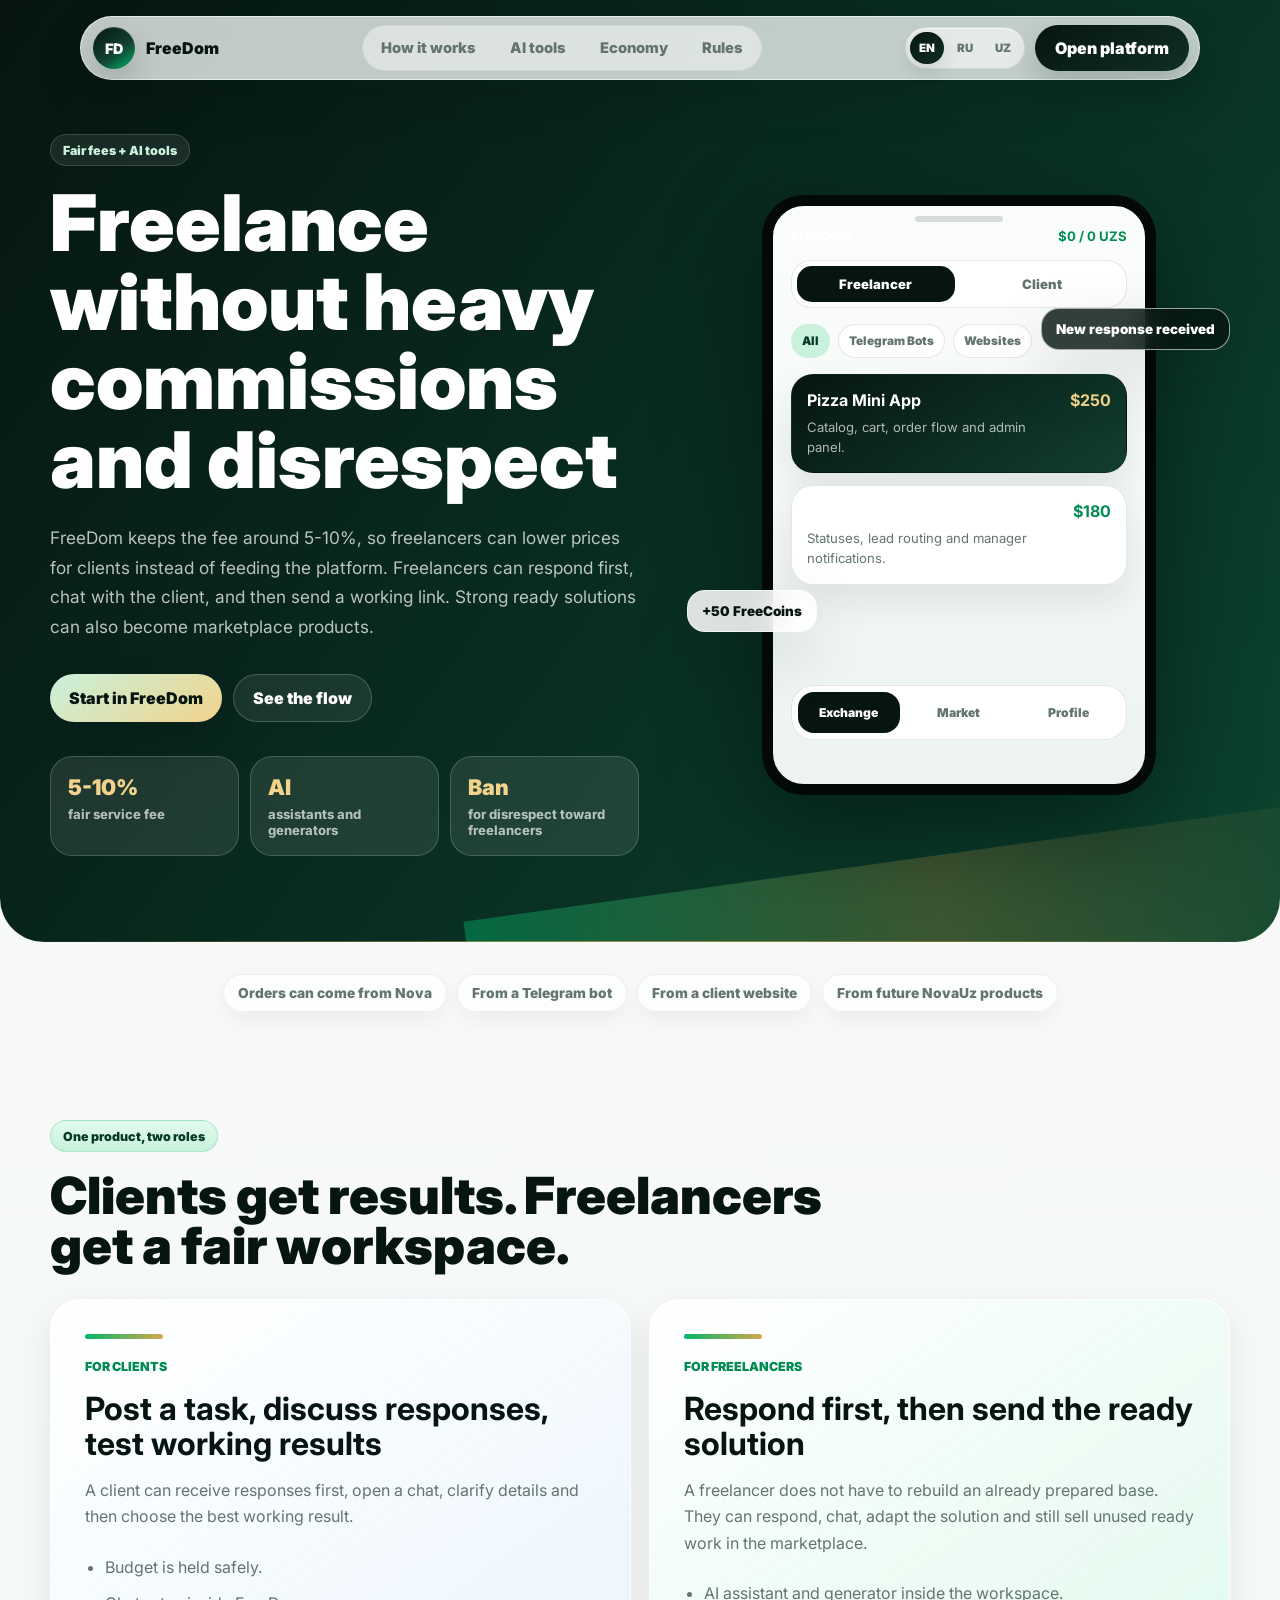
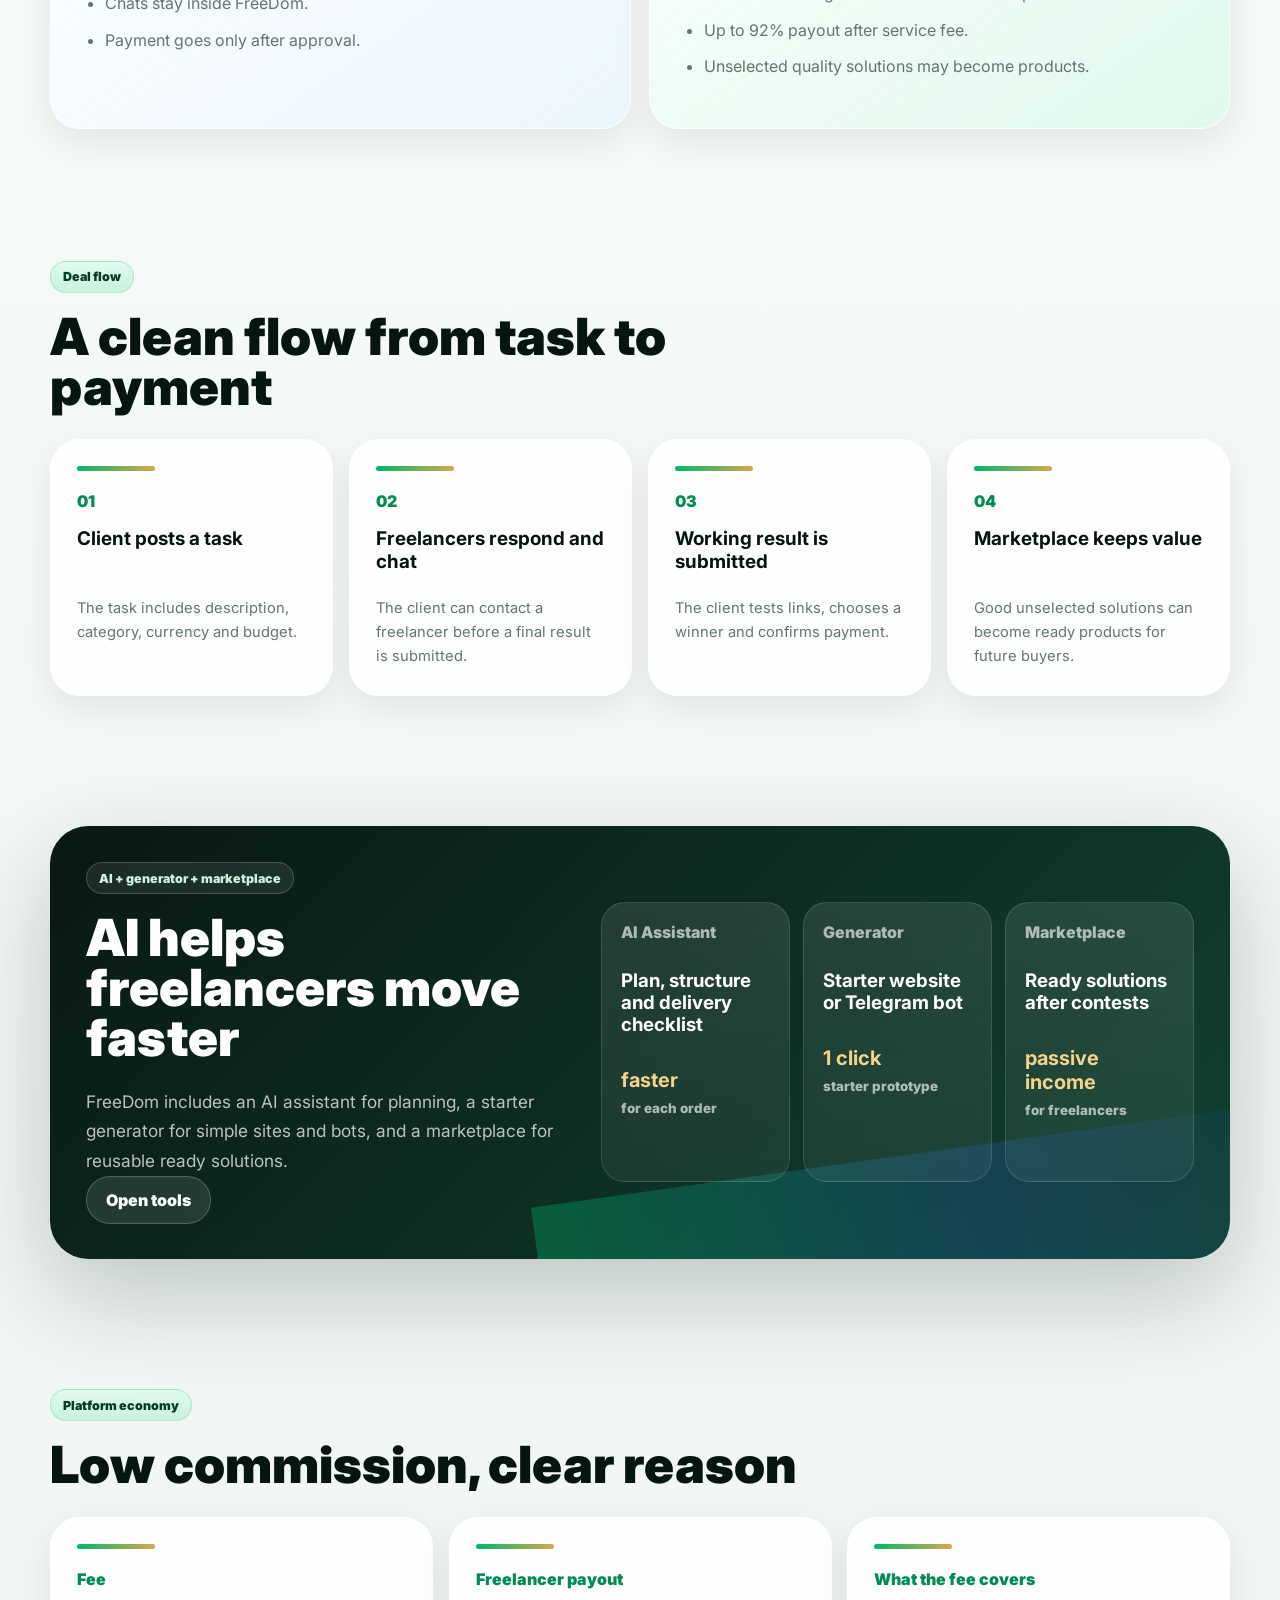
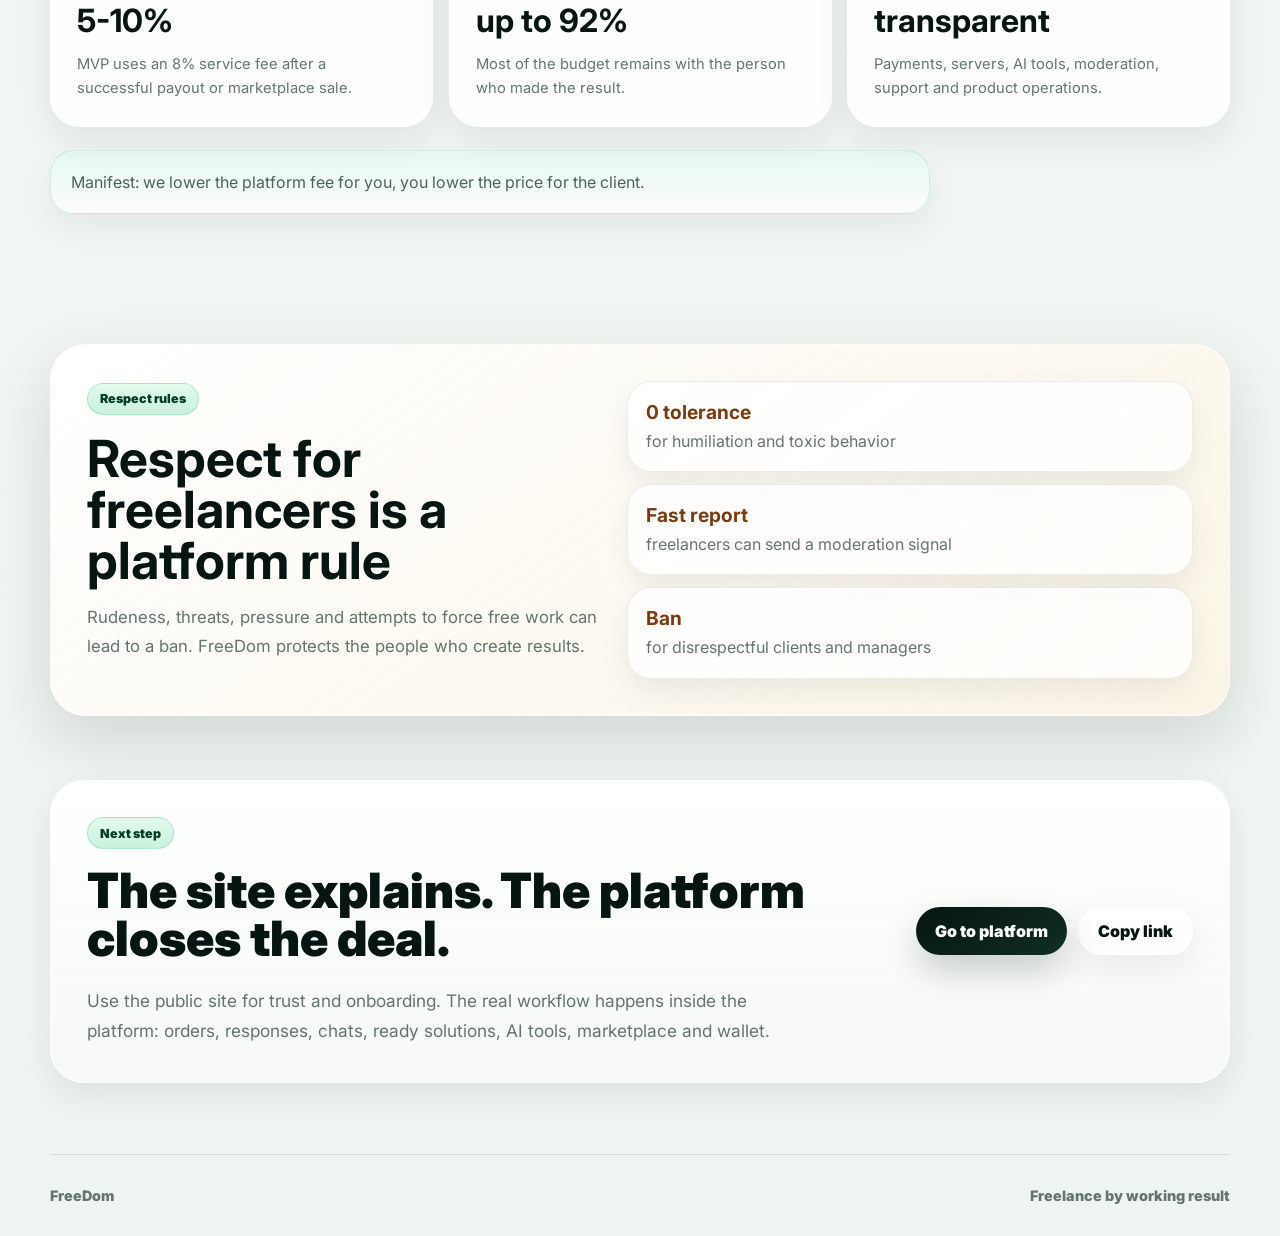
==== index.html @ d27858a6 "Deploy FreeDom static site" ====
<!DOCTYPE html>
<html lang="en">
<head>
  <meta charset="UTF-8">
  <meta name="viewport" content="width=device-width, initial-scale=1.0">
  <title>FreeDom - freelance platform with fair fees</title>
  <meta name="description" content="FreeDom is an EN/RU/UZ freelance platform with fair 5-10% fees, AI tools, safe deals, chats and a marketplace for ready solutions.">
  <meta name="theme-color" content="#071c16">
  <link rel="preconnect" href="https://fonts.googleapis.com">
  <link rel="preconnect" href="https://fonts.gstatic.com" crossorigin>
  <link href="https://fonts.googleapis.com/css2?family=Inter:wght@400;500;600;700;800;900&display=swap" rel="stylesheet">
  <link rel="stylesheet" href="css/site.css">
</head>
<body>
  <header class="site-header" id="top">
    <a class="brand" href="#top" aria-label="FreeDom">
      <span class="brand-mark">FD</span>
      <span>FreeDom</span>
    </a>
    <nav class="nav">
      <a href="#how" data-i18n="nav_how">How it works</a>
      <a href="#tools" data-i18n="nav_tools">AI tools</a>
      <a href="#economy" data-i18n="nav_economy">Economy</a>
      <a href="#rules" data-i18n="nav_rules">Rules</a>
    </nav>
    <div class="site-actions">
      <div class="lang-switch" aria-label="Language">
        <button type="button" data-lang="en">EN</button>
        <button type="button" data-lang="ru">RU</button>
        <button type="button" data-lang="uz">UZ</button>
      </div>
      <a class="header-cta" href="app.html" data-i18n="open_platform">Open platform</a>
    </div>
  </header>

  <main>
    <section class="hero">
      <div class="hero-copy">
        <div class="eyebrow" data-i18n="hero_badge">Fair fees + AI tools</div>
        <h1 data-i18n="hero_title">Freelance without heavy commissions and disrespect</h1>
        <p data-i18n="hero_text">
          FreeDom keeps the fee around 5-10%, so freelancers can lower prices for clients instead of feeding the platform. Freelancers can respond first, chat with the client, and then send a working link. Strong ready solutions can also become marketplace products.
        </p>
        <div class="hero-actions">
          <a class="primary-link" href="app.html" data-i18n="start_work">Start in FreeDom</a>
          <a class="secondary-link" href="#how" data-i18n="see_flow">See the flow</a>
        </div>
        <div class="trust-row" aria-label="Key platform metrics">
          <div><strong>5-10%</strong><span data-i18n="stat_fee">fair service fee</span></div>
          <div><strong>AI</strong><span data-i18n="stat_ai">assistants and generators</span></div>
          <div><strong data-i18n="stat_ban_title">Ban</strong><span data-i18n="stat_ban">for disrespect toward freelancers</span></div>
        </div>
      </div>

      <div class="product-visual" aria-label="FreeDom interface preview">
        <div class="phone-shell">
          <div class="phone-top">
            <span>FreeDom</span>
            <strong>$0 / 0 UZS</strong>
          </div>
          <div class="role-switch">
            <span class="active" data-i18n="freelancer">Freelancer</span>
            <span data-i18n="client">Client</span>
          </div>
          <div class="mini-tabs">
            <span class="active" data-i18n="all">All</span>
            <span>Telegram Bots</span>
            <span data-i18n="websites">Websites</span>
          </div>
          <article class="mini-card live-card">
            <div>
              <h3 data-i18n="preview_order_one">Pizza Mini App</h3>
              <p data-i18n="preview_order_one_text">Catalog, cart, order flow and admin panel.</p>
            </div>
            <strong>$250</strong>
          </article>
          <article class="mini-card">
            <div>
              <h3 data-i18n="preview_order_two">Lead automation</h3>
              <p data-i18n="preview_order_two_text">Statuses, lead routing and manager notifications.</p>
            </div>
            <strong>$180</strong>
          </article>
          <div class="bottom-nav-preview">
            <span data-i18n="exchange">Exchange</span>
            <span data-i18n="market">Market</span>
            <span data-i18n="profile">Profile</span>
          </div>
        </div>
        <div class="floating-note note-one" data-i18n="note_response">New response received</div>
        <div class="floating-note note-two">+50 FreeCoins</div>
      </div>
    </section>

    <section class="partners-strip">
      <span data-i18n="source_nova">Orders can come from Nova</span>
      <span data-i18n="source_bot">From a Telegram bot</span>
      <span data-i18n="source_site">From a client website</span>
      <span data-i18n="source_future">From future NovaUz products</span>
    </section>

    <section class="split-section" id="how">
      <div class="section-heading">
        <span class="eyebrow" data-i18n="one_product">One product, two roles</span>
        <h2 data-i18n="how_title">Clients get results. Freelancers get a fair workspace.</h2>
      </div>
      <div class="split-grid">
        <article class="role-card client">
          <span class="card-kicker" data-i18n="for_client">For clients</span>
          <h3 data-i18n="client_card_title">Post a task, discuss responses, test working results</h3>
          <p data-i18n="client_card_text">A client can receive responses first, open a chat, clarify details and then choose the best working result.</p>
          <ul>
            <li data-i18n="client_li_1">Budget is held safely.</li>
            <li data-i18n="client_li_2">Chats stay inside FreeDom.</li>
            <li data-i18n="client_li_3">Payment goes only after approval.</li>
          </ul>
        </article>
        <article class="role-card freelancer">
          <span class="card-kicker" data-i18n="for_freelancer">For freelancers</span>
          <h3 data-i18n="freelancer_card_title">Respond first, then send the ready solution</h3>
          <p data-i18n="freelancer_card_text">A freelancer does not have to rebuild an already prepared base. They can respond, chat, adapt the solution and still sell unused ready work in the marketplace.</p>
          <ul>
            <li data-i18n="freelancer_li_1">AI assistant and generator inside the workspace.</li>
            <li data-i18n="freelancer_li_2">Up to 92% payout after service fee.</li>
            <li data-i18n="freelancer_li_3">Unselected quality solutions may become products.</li>
          </ul>
        </article>
      </div>
    </section>

    <section class="flow-section">
      <div class="section-heading">
        <span class="eyebrow" data-i18n="deal_flow">Deal flow</span>
        <h2 data-i18n="flow_title">A clean flow from task to payment</h2>
      </div>
      <div class="flow-grid">
        <article><span>01</span><h3 data-i18n="flow_1_title">Client posts a task</h3><p data-i18n="flow_1_text">The task includes description, category, currency and budget.</p></article>
        <article><span>02</span><h3 data-i18n="flow_2_title">Freelancers respond and chat</h3><p data-i18n="flow_2_text">The client can contact a freelancer before a final result is submitted.</p></article>
        <article><span>03</span><h3 data-i18n="flow_3_title">Working result is submitted</h3><p data-i18n="flow_3_text">The client tests links, chooses a winner and confirms payment.</p></article>
        <article><span>04</span><h3 data-i18n="flow_4_title">Marketplace keeps value</h3><p data-i18n="flow_4_text">Good unselected solutions can become ready products for future buyers.</p></article>
      </div>
    </section>

    <section class="marketplace-section" id="tools">
      <div class="market-copy">
        <span class="eyebrow" data-i18n="tools_badge">AI + generator + marketplace</span>
        <h2 data-i18n="tools_title">AI helps freelancers move faster</h2>
        <p data-i18n="tools_text">FreeDom includes an AI assistant for planning, a starter generator for simple sites and bots, and a marketplace for reusable ready solutions.</p>
        <a class="secondary-link dark" href="app.html" data-i18n="open_tools">Open tools</a>
      </div>
      <div class="market-preview">
        <article><span>AI Assistant</span><h3 data-i18n="tool_ai">Plan, structure and delivery checklist</h3><strong data-i18n="faster">faster</strong><small data-i18n="for_each_order">for each order</small></article>
        <article><span>Generator</span><h3 data-i18n="tool_generator">Starter website or Telegram bot</h3><strong data-i18n="one_click">1 click</strong><small data-i18n="starter_proto">starter prototype</small></article>
        <article><span>Marketplace</span><h3 data-i18n="tool_market">Ready solutions after contests</h3><strong data-i18n="passive_income">passive income</strong><small data-i18n="for_freelancers_small">for freelancers</small></article>
      </div>
    </section>

    <section class="economy-section" id="economy">
      <div class="section-heading">
        <span class="eyebrow" data-i18n="economy_badge">Platform economy</span>
        <h2 data-i18n="economy_title">Low commission, clear reason</h2>
      </div>
      <div class="economy-grid">
        <article><span data-i18n="fee">Fee</span><strong>5-10%</strong><p data-i18n="fee_text">MVP uses an 8% service fee after a successful payout or marketplace sale.</p></article>
        <article><span data-i18n="freelancer_payout">Freelancer payout</span><strong data-i18n="up_to_92">up to 92%</strong><p data-i18n="payout_text">Most of the budget remains with the person who made the result.</p></article>
        <article><span data-i18n="fee_covers">What the fee covers</span><strong data-i18n="transparent">transparent</strong><p data-i18n="covers_text">Payments, servers, AI tools, moderation, support and product operations.</p></article>
      </div>
      <p class="economy-note" data-i18n="manifest">Manifest: we lower the platform fee for you, you lower the price for the client.</p>
    </section>

    <section class="justice-section" id="rules">
      <div>
        <span class="eyebrow" data-i18n="rules_badge">Respect rules</span>
        <h2 data-i18n="rules_title">Respect for freelancers is a platform rule</h2>
        <p data-i18n="rules_text">Rudeness, threats, pressure and attempts to force free work can lead to a ban. FreeDom protects the people who create results.</p>
      </div>
      <div class="justice-grid">
        <article><strong data-i18n="zero_tolerance">0 tolerance</strong><span data-i18n="zero_text">for humiliation and toxic behavior</span></article>
        <article><strong data-i18n="fast_report">Fast report</strong><span data-i18n="report_text">freelancers can send a moderation signal</span></article>
        <article><strong data-i18n="ban">Ban</strong><span data-i18n="ban_text">for disrespectful clients and managers</span></article>
      </div>
    </section>

    <section class="launch-section" id="launch">
      <div>
        <span class="eyebrow" data-i18n="next_badge">Next step</span>
        <h2 data-i18n="launch_title">The site explains. The platform closes the deal.</h2>
        <p data-i18n="launch_text">Use the public site for trust and onboarding. The real workflow happens inside the platform: orders, responses, chats, ready solutions, AI tools, marketplace and wallet.</p>
      </div>
      <div class="launch-actions">
        <a class="primary-link" href="app.html" data-i18n="go_platform">Go to platform</a>
        <button class="secondary-link" id="copyLinkBtn" type="button" data-i18n="copy_link">Copy link</button>
      </div>
    </section>
  </main>

  <footer class="site-footer">
    <span>FreeDom</span>
    <span data-i18n="footer_text">Freelance by working result</span>
  </footer>

  <script src="js/site.js"></script>
</body>
</html>
---- css/site.css ----
:root {
  --ink: #061511;
  --ink-2: #102e24;
  --bg: #eef4f1;
  --paper: #ffffff;
  --paper-soft: rgba(255, 255, 255, 0.86);
  --muted: #64756f;
  --line: rgba(6, 21, 17, 0.1);
  --green: #00b66a;
  --green-dark: #008c53;
  --blue: #246bff;
  --gold: #d5a84c;
  --radius-xl: 44px;
  --radius-lg: 30px;
  --radius-md: 22px;
  --shadow-sm: 0 12px 34px rgba(6, 21, 17, 0.08);
  --shadow-md: 0 24px 64px rgba(6, 21, 17, 0.13);
  --shadow-lg: 0 36px 100px rgba(6, 21, 17, 0.22);
}

* {
  box-sizing: border-box;
}

html {
  scroll-behavior: smooth;
}

body {
  margin: 0;
  color: var(--ink);
  background:
    radial-gradient(circle at 10% -8%, rgba(0, 182, 106, 0.14), transparent 32rem),
    radial-gradient(circle at 92% 2%, rgba(36, 107, 255, 0.11), transparent 34rem),
    linear-gradient(180deg, #f9fbfa 0%, var(--bg) 100%);
  font-family: Inter, system-ui, -apple-system, BlinkMacSystemFont, "Segoe UI", sans-serif;
  letter-spacing: 0;
}

a {
  color: inherit;
  text-decoration: none;
}

button {
  border: 0;
  font: inherit;
}

.site-header {
  position: sticky;
  top: 0;
  z-index: 20;
  display: flex;
  width: min(1180px, calc(100% - 28px));
  min-height: 74px;
  align-items: center;
  justify-content: space-between;
  gap: 18px;
  margin: 0 auto;
  padding: 13px 0;
  background: rgba(249, 251, 250, 0.82);
  backdrop-filter: blur(18px);
}

.brand {
  display: inline-flex;
  align-items: center;
  gap: 11px;
  font-weight: 950;
}

.brand-mark {
  display: grid;
  width: 44px;
  height: 44px;
  place-items: center;
  border-radius: 16px;
  color: #fff;
  background: linear-gradient(145deg, var(--ink), #124130 58%, var(--green));
  box-shadow: inset 0 1px 0 rgba(255, 255, 255, 0.18), 0 14px 30px rgba(6, 21, 17, 0.18);
  font-size: 0.9rem;
  font-weight: 950;
}

.nav {
  display: flex;
  align-items: center;
  gap: 24px;
  color: var(--muted);
  font-size: 0.92rem;
  font-weight: 850;
}

.nav a:hover {
  color: var(--ink);
}

.header-cta,
.primary-link,
.secondary-link {
  display: inline-flex;
  min-height: 48px;
  align-items: center;
  justify-content: center;
  border-radius: 999px;
  padding: 0 19px;
  font-weight: 950;
  white-space: nowrap;
}

.header-cta,
.primary-link {
  color: #fff;
  background: linear-gradient(145deg, var(--ink), var(--ink-2));
  box-shadow: 0 16px 34px rgba(6, 21, 17, 0.2);
}

.secondary-link {
  border: 1px solid rgba(255, 255, 255, 0.66);
  color: var(--ink);
  background: rgba(255, 255, 255, 0.78);
  box-shadow: var(--shadow-sm);
}

.secondary-link.dark {
  border-color: rgba(255, 255, 255, 0.2);
  color: #fff;
  background: rgba(255, 255, 255, 0.1);
  box-shadow: none;
}

.hero {
  position: relative;
  overflow: hidden;
  display: grid;
  min-height: calc(100vh - 74px);
  grid-template-columns: minmax(0, 1.04fr) minmax(360px, 0.96fr);
  gap: 48px;
  align-items: center;
  margin: 0;
  padding: 46px max(30px, calc((100vw - 1180px) / 2)) 78px;
  color: #fff;
  background:
    linear-gradient(126deg, rgba(6, 21, 17, 0.99), rgba(9, 46, 34, 0.97) 54%, rgba(11, 73, 50, 0.92)),
    var(--ink);
  border-radius: 0 0 var(--radius-xl) var(--radius-xl);
}

.hero::before {
  content: "";
  position: absolute;
  right: -12%;
  bottom: -32%;
  width: 74%;
  height: 390px;
  transform: rotate(-8deg);
  background: linear-gradient(90deg, rgba(0, 182, 106, 0.42), rgba(213, 168, 76, 0.25), transparent);
}

.hero::after {
  content: "";
  position: absolute;
  inset: auto 0 0;
  height: 1px;
  background: linear-gradient(90deg, transparent, rgba(213, 168, 76, 0.68), transparent);
}

.hero-copy,
.product-visual {
  position: relative;
  z-index: 1;
}

.eyebrow {
  display: inline-flex;
  width: fit-content;
  min-height: 32px;
  align-items: center;
  border: 1px solid rgba(0, 182, 106, 0.22);
  border-radius: 999px;
  padding: 0 12px;
  color: #063c28;
  background: linear-gradient(180deg, #e2faed, #c9f1dc);
  font-size: 0.78rem;
  font-weight: 950;
}

.hero .eyebrow {
  border-color: rgba(255, 255, 255, 0.15);
  color: #c9f1dc;
  background: rgba(255, 255, 255, 0.08);
}

.hero h1,
.section-heading h2,
.market-copy h2,
.launch-section h2 {
  margin: 18px 0 0;
  letter-spacing: 0;
  line-height: 0.98;
}

.hero h1 {
  max-width: 820px;
  font-size: clamp(3.3rem, 7vw, 6.7rem);
  font-weight: 950;
}

.hero p,
.market-copy p,
.launch-section p {
  max-width: 690px;
  margin: 24px 0 0;
  color: var(--muted);
  font-size: 1.08rem;
  line-height: 1.72;
}

.hero p {
  color: rgba(255, 255, 255, 0.72);
}

.hero-actions,
.launch-actions {
  display: flex;
  flex-wrap: wrap;
  gap: 11px;
  margin-top: 32px;
}

.hero .primary-link {
  color: var(--ink);
  background: linear-gradient(145deg, #c9f1dc, #f2d38c);
}

.hero .secondary-link {
  border-color: rgba(255, 255, 255, 0.2);
  color: #fff;
  background: rgba(255, 255, 255, 0.08);
  box-shadow: none;
}

.trust-row {
  display: grid;
  grid-template-columns: repeat(3, minmax(0, 1fr));
  gap: 11px;
  margin-top: 34px;
}

.trust-row div {
  padding: 17px;
  border: 1px solid rgba(255, 255, 255, 0.14);
  border-radius: 22px;
  background: rgba(255, 255, 255, 0.08);
  backdrop-filter: blur(16px);
}

.trust-row strong,
.trust-row span {
  display: block;
}

.trust-row strong {
  color: #f2d38c;
  font-size: 1.35rem;
  font-weight: 950;
}

.trust-row span {
  margin-top: 6px;
  color: rgba(255, 255, 255, 0.68);
  font-size: 0.82rem;
  font-weight: 750;
}

.product-visual {
  display: grid;
  min-height: 660px;
  place-items: center;
}

.phone-shell {
  position: relative;
  width: min(100%, 394px);
  min-height: 650px;
  border: 11px solid #020907;
  border-radius: 42px;
  padding: 22px 18px 18px;
  background: linear-gradient(180deg, #fbfdfc, #edf4f0);
  box-shadow: 0 36px 100px rgba(0, 0, 0, 0.42);
}

.phone-shell::before {
  content: "";
  position: absolute;
  top: 10px;
  left: 50%;
  width: 88px;
  height: 6px;
  transform: translateX(-50%);
  border-radius: 999px;
  background: rgba(6, 21, 17, 0.14);
}

.phone-top,
.role-switch,
.mini-tabs,
.bottom-nav-preview {
  display: flex;
  align-items: center;
  justify-content: space-between;
  gap: 8px;
}

.phone-top {
  margin-bottom: 16px;
  font-size: 0.82rem;
  font-weight: 950;
}

.phone-top strong {
  overflow: hidden;
  max-width: 52%;
  color: var(--green-dark);
  text-overflow: ellipsis;
  white-space: nowrap;
}

.role-switch {
  padding: 5px;
  border: 1px solid var(--line);
  border-radius: 20px;
  background: #fff;
}

.role-switch span {
  flex: 1;
  padding: 10px 8px;
  border-radius: 15px;
  color: var(--muted);
  font-size: 0.82rem;
  font-weight: 950;
  text-align: center;
}

.role-switch .active {
  color: #fff;
  background: var(--ink);
}

.mini-tabs {
  justify-content: flex-start;
  margin: 16px 0;
  overflow: hidden;
}

.mini-tabs span {
  flex: 0 0 auto;
  padding: 9px 10px;
  border: 1px solid var(--line);
  border-radius: 999px;
  color: var(--muted);
  background: #fff;
  font-size: 0.74rem;
  font-weight: 950;
}

.mini-tabs .active {
  border-color: transparent;
  color: #063c28;
  background: #c9f1dc;
}

.mini-card {
  display: grid;
  grid-template-columns: 1fr auto;
  gap: 12px;
  margin-top: 12px;
  padding: 15px;
  border: 1px solid rgba(6, 21, 17, 0.1);
  border-radius: 22px;
  background: #fff;
  box-shadow: 0 16px 36px rgba(6, 21, 17, 0.09);
}

.mini-card h3 {
  margin: 0;
  font-size: 1rem;
}

.mini-card p {
  margin: 8px 0 0;
  color: var(--muted);
  font-size: 0.82rem;
  line-height: 1.5;
}

.mini-card strong {
  color: var(--green-dark);
  white-space: nowrap;
}

.live-card {
  color: #fff;
  background: linear-gradient(145deg, var(--ink), #123f2f);
}

.live-card p {
  color: rgba(255, 255, 255, 0.68);
}

.live-card strong {
  color: #f2d38c;
}

.bottom-nav-preview {
  margin-top: 100px;
  padding: 6px;
  border: 1px solid var(--line);
  border-radius: 22px;
  background: #fff;
}

.bottom-nav-preview span {
  flex: 1;
  padding: 13px 6px;
  border-radius: 16px;
  color: var(--muted);
  font-size: 0.76rem;
  font-weight: 950;
  text-align: center;
}

.bottom-nav-preview span:first-child {
  color: #fff;
  background: var(--ink);
}

.floating-note {
  position: absolute;
  border: 1px solid rgba(255, 255, 255, 0.58);
  border-radius: 18px;
  padding: 12px 14px;
  color: #fff;
  background: rgba(7, 23, 19, 0.82);
  box-shadow: var(--shadow-md);
  font-size: 0.84rem;
  font-weight: 950;
  backdrop-filter: blur(14px);
}

.note-one {
  top: 118px;
  right: 0;
}

.note-two {
  bottom: 168px;
  left: 0;
  color: var(--ink);
  background: rgba(255, 255, 255, 0.86);
}

.partners-strip,
.split-section,
.flow-section,
.economy-section,
.marketplace-section,
.launch-section,
.site-footer {
  width: min(1180px, calc(100% - 28px));
  margin-right: auto;
  margin-left: auto;
}

.partners-strip {
  display: flex;
  flex-wrap: wrap;
  justify-content: center;
  gap: 10px;
  padding: 30px 0 58px;
}

.partners-strip span {
  padding: 10px 14px;
  border: 1px solid rgba(255, 255, 255, 0.76);
  border-radius: 999px;
  color: var(--muted);
  background: rgba(255, 255, 255, 0.72);
  box-shadow: 0 8px 22px rgba(6, 21, 17, 0.05);
  font-size: 0.86rem;
  font-weight: 850;
}

.section-heading {
  max-width: 780px;
  margin-bottom: 28px;
}

.section-heading h2,
.market-copy h2,
.launch-section h2 {
  font-size: clamp(2.25rem, 4vw, 4.25rem);
  font-weight: 950;
}

.split-section,
.flow-section,
.economy-section {
  padding: 74px 0;
}

.split-grid {
  display: grid;
  grid-template-columns: repeat(2, minmax(0, 1fr));
  gap: 18px;
}

.role-card,
.flow-grid article,
.economy-grid article,
.launch-section {
  border: 1px solid rgba(255, 255, 255, 0.76);
  border-radius: var(--radius-lg);
  background: rgba(255, 255, 255, 0.88);
  box-shadow: var(--shadow-sm);
}

.role-card {
  position: relative;
  overflow: hidden;
  min-height: 430px;
  padding: 34px;
}

.role-card.client {
  background: linear-gradient(145deg, rgba(255, 255, 255, 0.96), rgba(232, 245, 255, 0.76));
}

.role-card.freelancer {
  background: linear-gradient(145deg, rgba(255, 255, 255, 0.96), rgba(218, 249, 234, 0.78));
}

.role-card::before,
.flow-grid article::before,
.economy-grid article::before {
  content: "";
  display: block;
  width: 78px;
  height: 5px;
  margin-bottom: 20px;
  border-radius: 999px;
  background: linear-gradient(90deg, var(--green), var(--gold));
}

.card-kicker {
  display: block;
  color: var(--green-dark);
  font-size: 0.78rem;
  font-weight: 950;
  text-transform: uppercase;
}

.role-card h3 {
  margin: 18px 0 0;
  font-size: 2rem;
  line-height: 1.08;
}

.role-card p,
.role-card li,
.flow-grid p,
.economy-grid p {
  color: var(--muted);
  line-height: 1.65;
}

.role-card ul {
  display: grid;
  gap: 10px;
  margin: 24px 0 0;
  padding-left: 20px;
}

.flow-grid,
.economy-grid {
  display: grid;
  grid-template-columns: repeat(4, minmax(0, 1fr));
  gap: 16px;
}

.flow-grid article,
.economy-grid article {
  position: relative;
  overflow: hidden;
  padding: 26px;
}

.flow-grid article:nth-child(1),
.flow-grid article:nth-child(4) {
  transform: translateY(22px);
}

.flow-grid span,
.economy-grid span {
  color: var(--green-dark);
  font-weight: 950;
}

.flow-grid h3 {
  min-height: 54px;
  margin: 16px 0 0;
  font-size: 1.18rem;
  line-height: 1.24;
}

.flow-grid p,
.economy-grid p {
  margin-bottom: 0;
  font-size: 0.92rem;
}

.marketplace-section {
  position: relative;
  overflow: hidden;
  display: grid;
  grid-template-columns: minmax(0, 0.9fr) minmax(340px, 1.1fr);
  gap: 30px;
  align-items: center;
  margin-top: 76px;
  margin-bottom: 76px;
  border-radius: 38px;
  padding: 36px;
  color: #fff;
  background: linear-gradient(135deg, rgba(6, 21, 17, 0.99), rgba(8, 58, 40, 0.96));
  box-shadow: var(--shadow-lg);
}

.marketplace-section::before {
  content: "";
  position: absolute;
  right: -18%;
  bottom: -38%;
  width: 76%;
  height: 280px;
  transform: rotate(-8deg);
  background: linear-gradient(90deg, rgba(0, 182, 106, 0.34), rgba(36, 107, 255, 0.18), transparent);
}

.market-copy,
.market-preview {
  position: relative;
  z-index: 1;
}

.marketplace-section .eyebrow {
  border-color: rgba(255, 255, 255, 0.18);
  color: #c9f1dc;
  background: rgba(255, 255, 255, 0.08);
}

.market-copy p {
  color: rgba(255, 255, 255, 0.72);
}

.market-preview {
  display: grid;
  grid-template-columns: repeat(3, minmax(0, 1fr));
  gap: 13px;
}

.market-preview article {
  min-height: 280px;
  padding: 19px;
  border: 1px solid rgba(255, 255, 255, 0.13);
  border-radius: 24px;
  background: linear-gradient(180deg, rgba(255, 255, 255, 0.1), rgba(255, 255, 255, 0.055));
}

.market-preview span,
.market-preview small {
  color: rgba(255, 255, 255, 0.64);
  font-weight: 850;
}

.market-preview h3 {
  margin: 28px 0 0;
  line-height: 1.18;
}

.market-preview strong {
  display: block;
  margin-top: 32px;
  color: #f2d38c;
  font-size: 1.25rem;
}

.market-preview small {
  display: block;
  margin-top: 8px;
}

.economy-grid {
  grid-template-columns: repeat(3, minmax(0, 1fr));
}

.economy-grid strong {
  display: block;
  margin-top: 16px;
  font-size: 2rem;
  line-height: 1;
}

.economy-note {
  max-width: 880px;
  margin: 22px 0 0;
  padding: 18px 20px;
  border: 1px solid rgba(0, 182, 106, 0.16);
  border-radius: 24px;
  color: #4f625b;
  background: linear-gradient(180deg, rgba(226, 250, 237, 0.72), rgba(255, 255, 255, 0.72));
  box-shadow: 0 12px 34px rgba(6, 21, 17, 0.06);
  line-height: 1.65;
}

.launch-section {
  display: grid;
  grid-template-columns: 1fr auto;
  gap: 28px;
  align-items: center;
  margin-bottom: 72px;
  padding: 36px;
  border-radius: 34px;
  background: linear-gradient(180deg, rgba(255, 255, 255, 0.94), rgba(247, 250, 248, 0.9));
}

.launch-actions {
  justify-content: flex-end;
  margin: 0;
}

#copyLinkBtn {
  cursor: pointer;
}

.site-footer {
  display: flex;
  min-height: 82px;
  align-items: center;
  justify-content: space-between;
  gap: 16px;
  border-top: 1px solid var(--line);
  color: var(--muted);
  font-size: 0.9rem;
  font-weight: 850;
}

@media (min-width: 921px) {
  .role-card,
  .flow-grid article,
  .economy-grid article,
  .market-preview article {
    transition: transform 180ms ease, box-shadow 180ms ease, border-color 180ms ease;
  }

  .role-card:hover,
  .flow-grid article:hover,
  .economy-grid article:hover,
  .market-preview article:hover {
    transform: translateY(-5px);
    border-color: rgba(0, 182, 106, 0.2);
    box-shadow: var(--shadow-md);
  }

  .flow-grid article:nth-child(1):hover,
  .flow-grid article:nth-child(4):hover {
    transform: translateY(16px);
  }
}

@media (max-width: 920px) {
  .nav {
    display: none;
  }

  .hero,
  .marketplace-section,
  .launch-section {
    grid-template-columns: 1fr;
  }

  .hero {
    min-height: auto;
  }

  .product-visual {
    min-height: 620px;
  }

  .split-grid,
  .flow-grid,
  .economy-grid {
    grid-template-columns: 1fr;
  }

  .role-card,
  .flow-grid article,
  .economy-grid article {
    min-height: auto;
  }

  .flow-grid article:nth-child(1),
  .flow-grid article:nth-child(4) {
    transform: none;
  }

  .market-preview {
    grid-template-columns: 1fr;
  }

  .launch-actions {
    justify-content: flex-start;
  }
}

@media (max-width: 620px) {
  .site-header,
  .partners-strip,
  .split-section,
  .flow-section,
  .economy-section,
  .marketplace-section,
  .launch-section,
  .site-footer {
    width: min(100% - 20px, 1180px);
  }

  .brand span:last-child {
    display: none;
  }

  .header-cta {
    min-height: 42px;
    padding: 0 13px;
    font-size: 0.82rem;
  }

  .hero {
    gap: 28px;
    padding: 30px 10px 56px;
    border-radius: 0 0 30px 30px;
  }

  .hero h1 {
    font-size: 3rem;
  }

  .hero p,
  .market-copy p,
  .launch-section p {
    font-size: 1rem;
  }

  .trust-row {
    grid-template-columns: 1fr;
  }

  .product-visual {
    min-height: auto;
  }

  .phone-shell {
    min-height: 570px;
    border-width: 8px;
    border-radius: 32px;
    padding: 20px 14px 14px;
  }

  .floating-note {
    display: none;
  }

  .marketplace-section,
  .launch-section,
  .role-card {
    border-radius: 28px;
    padding: 24px;
  }

  .section-heading h2,
  .market-copy h2,
  .launch-section h2 {
    font-size: 2.25rem;
  }

  .role-card h3 {
    font-size: 1.55rem;
  }

  .site-footer {
    flex-direction: column;
    align-items: flex-start;
    justify-content: center;
  }
}

/* Final polish pass: cleaner navbar and calmer visual rhythm */
section {
  scroll-margin-top: 110px;
}

.site-header {
  position: fixed;
  top: 16px;
  right: 0;
  left: 0;
  width: min(1120px, calc(100% - 36px));
  min-height: 62px;
  margin: 0 auto;
  padding: 8px 10px;
  border: 1px solid rgba(255, 255, 255, 0.62);
  border-radius: 999px;
  background: rgba(248, 251, 250, 0.78);
  box-shadow: 0 18px 46px rgba(6, 21, 17, 0.16);
  backdrop-filter: blur(22px) saturate(140%);
}

.brand {
  padding-left: 2px;
}

.brand-mark {
  width: 42px;
  height: 42px;
  border-radius: 50%;
}

.nav {
  gap: 6px;
  padding: 4px;
  border: 1px solid rgba(6, 21, 17, 0.06);
  border-radius: 999px;
  background: rgba(255, 255, 255, 0.44);
}

.nav a {
  min-height: 36px;
  display: inline-flex;
  align-items: center;
  border-radius: 999px;
  padding: 0 14px;
  transition: color 160ms ease, background 160ms ease, box-shadow 160ms ease;
}

.nav a:hover {
  color: var(--ink);
  background: rgba(255, 255, 255, 0.72);
  box-shadow: 0 8px 20px rgba(6, 21, 17, 0.08);
}

.header-cta {
  min-height: 46px;
  padding: 0 20px;
  box-shadow: 0 14px 30px rgba(6, 21, 17, 0.18);
}

.hero {
  min-height: 100vh;
  padding-top: 134px;
  padding-bottom: 86px;
}

.hero h1 {
  max-width: 760px;
  font-size: clamp(3rem, 6.1vw, 5.9rem);
  line-height: 1.01;
}

.hero p {
  max-width: 640px;
}

.product-visual {
  min-height: 610px;
}

.phone-shell {
  min-height: 600px;
}

.trust-row div {
  border-color: rgba(255, 255, 255, 0.18);
  background: rgba(255, 255, 255, 0.095);
}

.partners-strip {
  margin-top: -2px;
  padding-top: 34px;
  padding-bottom: 42px;
}

.partners-strip span {
  border-color: rgba(6, 21, 17, 0.06);
  background: rgba(255, 255, 255, 0.68);
}

.split-section,
.flow-section,
.economy-section {
  padding-top: 66px;
  padding-bottom: 66px;
}

.flow-grid article:nth-child(1),
.flow-grid article:nth-child(4),
.flow-grid article:nth-child(1):hover,
.flow-grid article:nth-child(4):hover {
  transform: none;
}

.role-card,
.flow-grid article,
.economy-grid article,
.launch-section {
  border-color: rgba(255, 255, 255, 0.8);
}

.role-card h3,
.flow-grid h3 {
  letter-spacing: 0;
}

.marketplace-section {
  margin-top: 64px;
  margin-bottom: 64px;
}

.launch-section {
  grid-template-columns: minmax(0, 1fr) minmax(260px, auto);
}

.launch-section h2 {
  font-size: clamp(2.2rem, 3.8vw, 3.9rem);
}

@media (max-width: 920px) {
  .site-header {
    width: min(100% - 24px, 720px);
  }

  .hero {
    padding-top: 118px;
  }
}

@media (max-width: 620px) {
  section {
    scroll-margin-top: 92px;
  }

  .site-header {
    top: 10px;
    width: calc(100% - 18px);
    min-height: 58px;
    padding: 7px;
  }

  .brand {
    gap: 8px;
  }

  .brand-mark {
    width: 38px;
    height: 38px;
  }

  .header-cta {
    min-height: 40px;
    padding: 0 12px;
    font-size: 0.78rem;
  }

  .hero {
    padding-top: 104px;
    padding-bottom: 50px;
  }

  .hero h1 {
    font-size: 2.55rem;
    line-height: 1.03;
  }

  .hero-actions {
    gap: 8px;
  }

  .primary-link,
  .secondary-link {
    min-height: 42px;
    padding: 0 14px;
    font-size: 0.86rem;
  }

  .trust-row div {
    padding: 14px;
  }

  .partners-strip {
    padding-top: 24px;
    padding-bottom: 34px;
  }

  .partners-strip span {
    font-size: 0.78rem;
  }
}

.justice-section {
  position: relative;
  overflow: hidden;
  display: grid;
  width: min(1180px, calc(100% - 28px));
  grid-template-columns: minmax(0, 0.95fr) minmax(320px, 1.05fr);
  gap: 28px;
  align-items: center;
  margin: 64px auto;
  padding: 36px;
  border: 1px solid rgba(255, 255, 255, 0.72);
  border-radius: 36px;
  background: linear-gradient(145deg, rgba(255, 255, 255, 0.95), rgba(255, 245, 225, 0.72));
  box-shadow: var(--shadow-md);
}

.justice-section h2 {
  margin: 18px 0 0;
  font-size: clamp(2.2rem, 4vw, 4.1rem);
  line-height: 1;
}

.justice-section p {
  max-width: 640px;
  color: var(--muted);
  font-size: 1.05rem;
  line-height: 1.7;
}

.justice-grid {
  display: grid;
  gap: 12px;
}

.justice-grid article {
  display: grid;
  gap: 6px;
  padding: 18px;
  border: 1px solid rgba(6, 21, 17, 0.08);
  border-radius: 24px;
  background: rgba(255, 255, 255, 0.78);
  box-shadow: 0 12px 30px rgba(6, 21, 17, 0.07);
}

.justice-grid strong {
  color: #7a3b13;
  font-size: 1.2rem;
}

.justice-grid span {
  color: var(--muted);
  line-height: 1.45;
}

@media (max-width: 920px) {
  .justice-section {
    grid-template-columns: 1fr;
  }
}

@media (max-width: 620px) {
  .justice-section {
    width: min(100% - 20px, 1180px);
    margin: 44px auto;
    padding: 24px;
    border-radius: 28px;
  }

  .justice-section h2 {
    font-size: 2.25rem;
  }
}
/* Motion polish */
@keyframes motionFadeUp {
  from {
    opacity: 0;
    transform: translateY(18px) scale(0.985);
  }
  to {
    opacity: 1;
    transform: translateY(0) scale(1);
  }
}

@keyframes motionHeaderDrop {
  from {
    opacity: 0;
    transform: translateY(-18px) scale(0.985);
  }
  to {
    opacity: 1;
    transform: translateY(0) scale(1);
  }
}

@keyframes motionFloatSoft {
  0%, 100% {
    transform: translateY(0);
  }
  50% {
    transform: translateY(-10px);
  }
}

@keyframes motionGlowSweep {
  0% {
    transform: translateX(-130%) skewX(-18deg);
  }
  100% {
    transform: translateX(130%) skewX(-18deg);
  }
}

.site-header {
  animation: motionHeaderDrop 560ms cubic-bezier(0.2, 0.8, 0.2, 1) both;
}

.hero-copy > *,
.product-visual,
.partners-strip,
.role-card,
.flow-grid article,
.economy-grid article,
.market-copy,
.market-preview article,
.launch-section,
.justice-section {
  animation: motionFadeUp 640ms cubic-bezier(0.2, 0.8, 0.2, 1) both;
}

.hero-copy .eyebrow { animation-delay: 80ms; }
.hero-copy h1 { animation-delay: 150ms; }
.hero-copy p { animation-delay: 230ms; }
.hero-actions { animation-delay: 310ms; }
.hero-stats { animation-delay: 390ms; }
.product-visual { animation-delay: 240ms; }

.product-visual,
.phone-frame {
  will-change: transform;
}

@media (min-width: 921px) {
  .product-visual {
    animation: motionFadeUp 640ms cubic-bezier(0.2, 0.8, 0.2, 1) 240ms both,
      motionFloatSoft 6.4s ease-in-out 1.1s infinite;
  }
}

.split-grid .role-card:nth-child(1),
.flow-grid article:nth-child(1),
.economy-grid article:nth-child(1),
.market-preview article:nth-child(1) { animation-delay: 90ms; }
.split-grid .role-card:nth-child(2),
.flow-grid article:nth-child(2),
.economy-grid article:nth-child(2),
.market-preview article:nth-child(2) { animation-delay: 170ms; }
.flow-grid article:nth-child(3),
.economy-grid article:nth-child(3),
.market-preview article:nth-child(3) { animation-delay: 250ms; }
.flow-grid article:nth-child(4) { animation-delay: 330ms; }

.header-cta,
.primary-link,
.secondary-link,
.nav a,
.brand-mark {
  transition: transform 180ms ease, box-shadow 180ms ease, background 180ms ease, color 180ms ease, border-color 180ms ease;
}

.header-cta:hover,
.primary-link:hover,
.secondary-link:hover {
  transform: translateY(-2px);
}

.header-cta:active,
.primary-link:active,
.secondary-link:active {
  transform: translateY(0) scale(0.985);
}

.primary-link,
.header-cta {
  position: relative;
  overflow: hidden;
}

.primary-link::after,
.header-cta::after {
  content: "";
  position: absolute;
  inset: -40% auto -40% 0;
  width: 42%;
  opacity: 0;
  background: linear-gradient(90deg, transparent, rgba(255, 255, 255, 0.35), transparent);
  pointer-events: none;
}

.primary-link:hover::after,
.header-cta:hover::after {
  opacity: 1;
  animation: motionGlowSweep 820ms ease;
}

@media (prefers-reduced-motion: reduce) {
  *,
  *::before,
  *::after {
    animation-duration: 1ms !important;
    animation-iteration-count: 1 !important;
    scroll-behavior: auto !important;
    transition-duration: 1ms !important;
  }
}
/* Language controls */
.site-actions {
  display: flex;
  align-items: center;
  gap: 10px;
}

.lang-switch,
.app-lang-switch {
  display: inline-flex;
  flex: 0 0 auto;
  align-items: center;
  gap: 4px;
  padding: 4px;
  border: 1px solid rgba(6, 21, 17, 0.08);
  border-radius: 999px;
  background: rgba(255, 255, 255, 0.58);
  box-shadow: inset 0 1px 0 rgba(255, 255, 255, 0.68);
}

.lang-switch button,
.app-lang-switch button {
  min-width: 34px;
  min-height: 32px;
  border: 0;
  border-radius: 999px;
  color: var(--muted);
  background: transparent;
  font-size: 0.72rem;
  font-weight: 950;
  cursor: pointer;
}

.lang-switch button.active,
.app-lang-switch button.active {
  color: #fff;
  background: linear-gradient(145deg, var(--ink), var(--ink-2));
  box-shadow: 0 8px 18px rgba(6, 21, 17, 0.12);
}

@media (max-width: 760px) {
  .site-actions {
    gap: 6px;
  }

  .lang-switch {
    padding: 3px;
  }

  .lang-switch button {
    min-width: 29px;
    min-height: 29px;
    font-size: 0.66rem;
  }
}

@media (max-width: 520px) {
  .site-actions {
    margin-left: auto;
  }

  .header-cta {
    max-width: 112px;
    white-space: nowrap;
  }
}
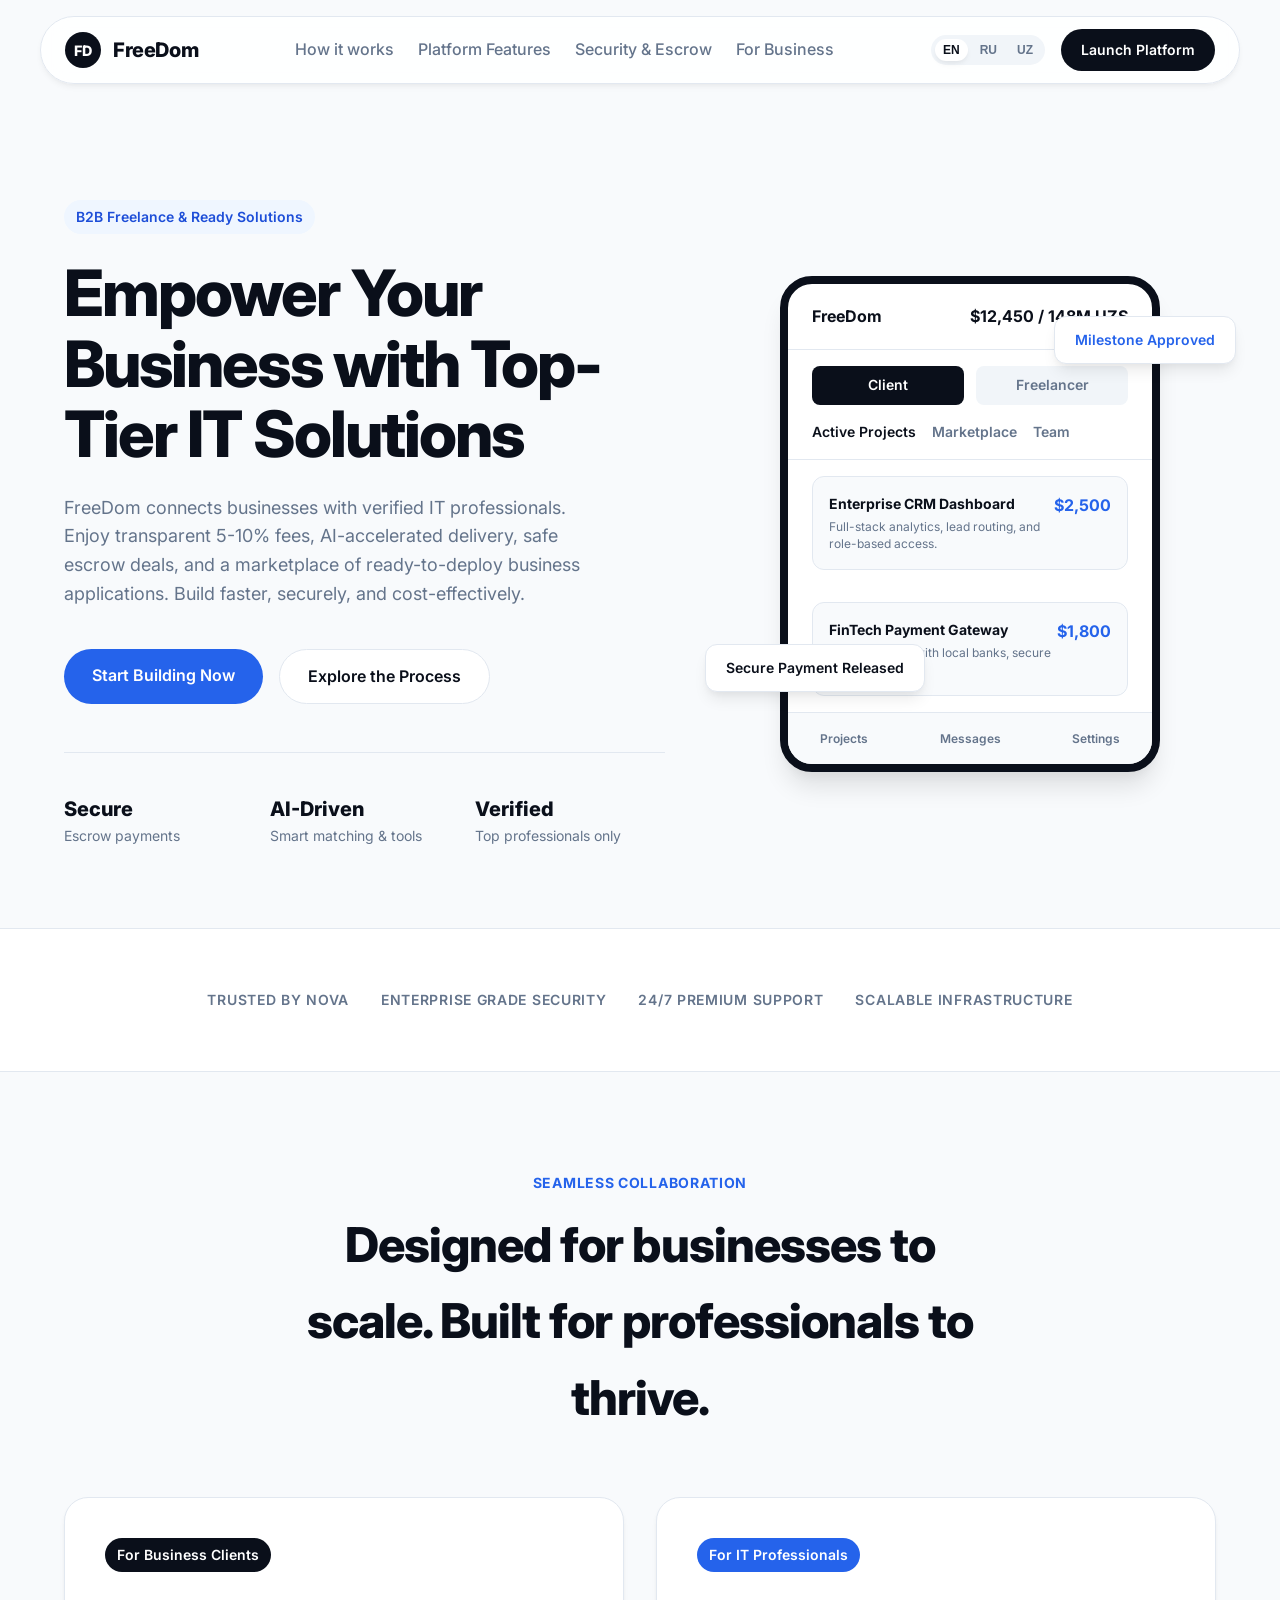
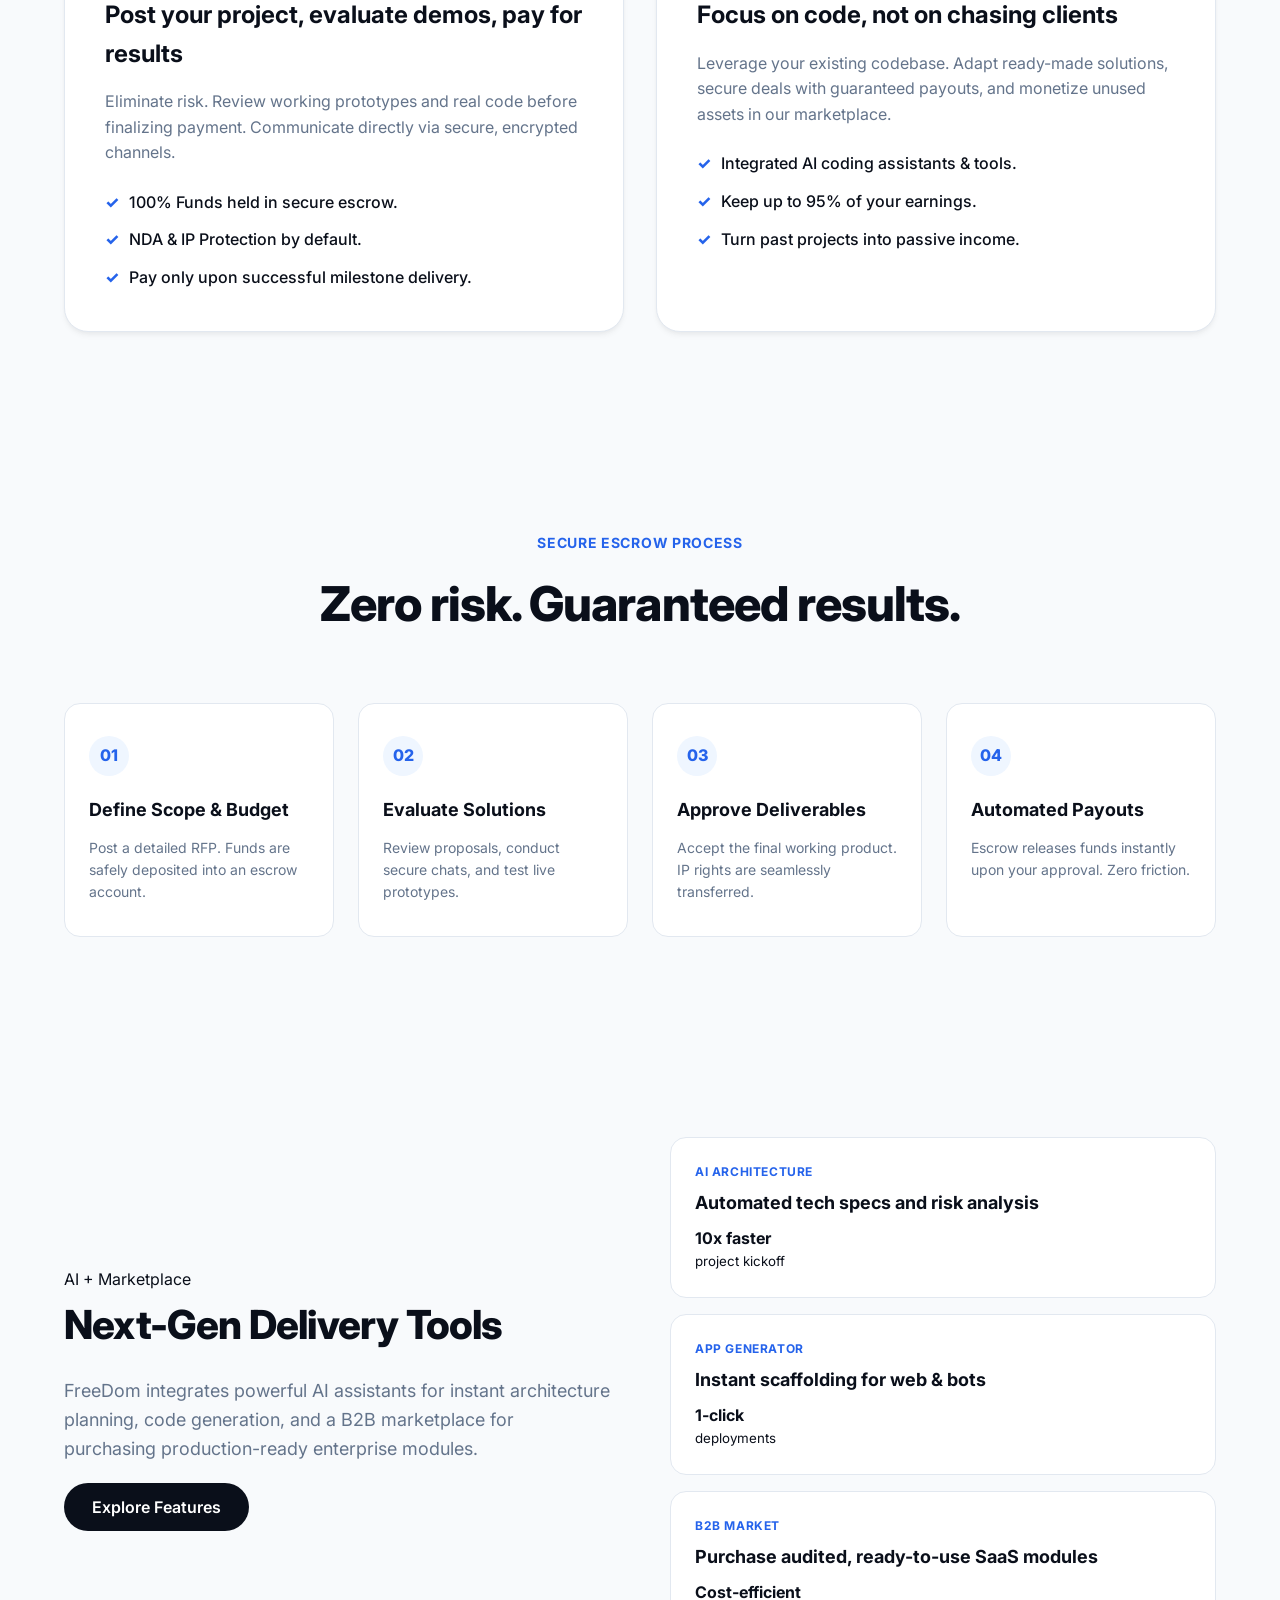
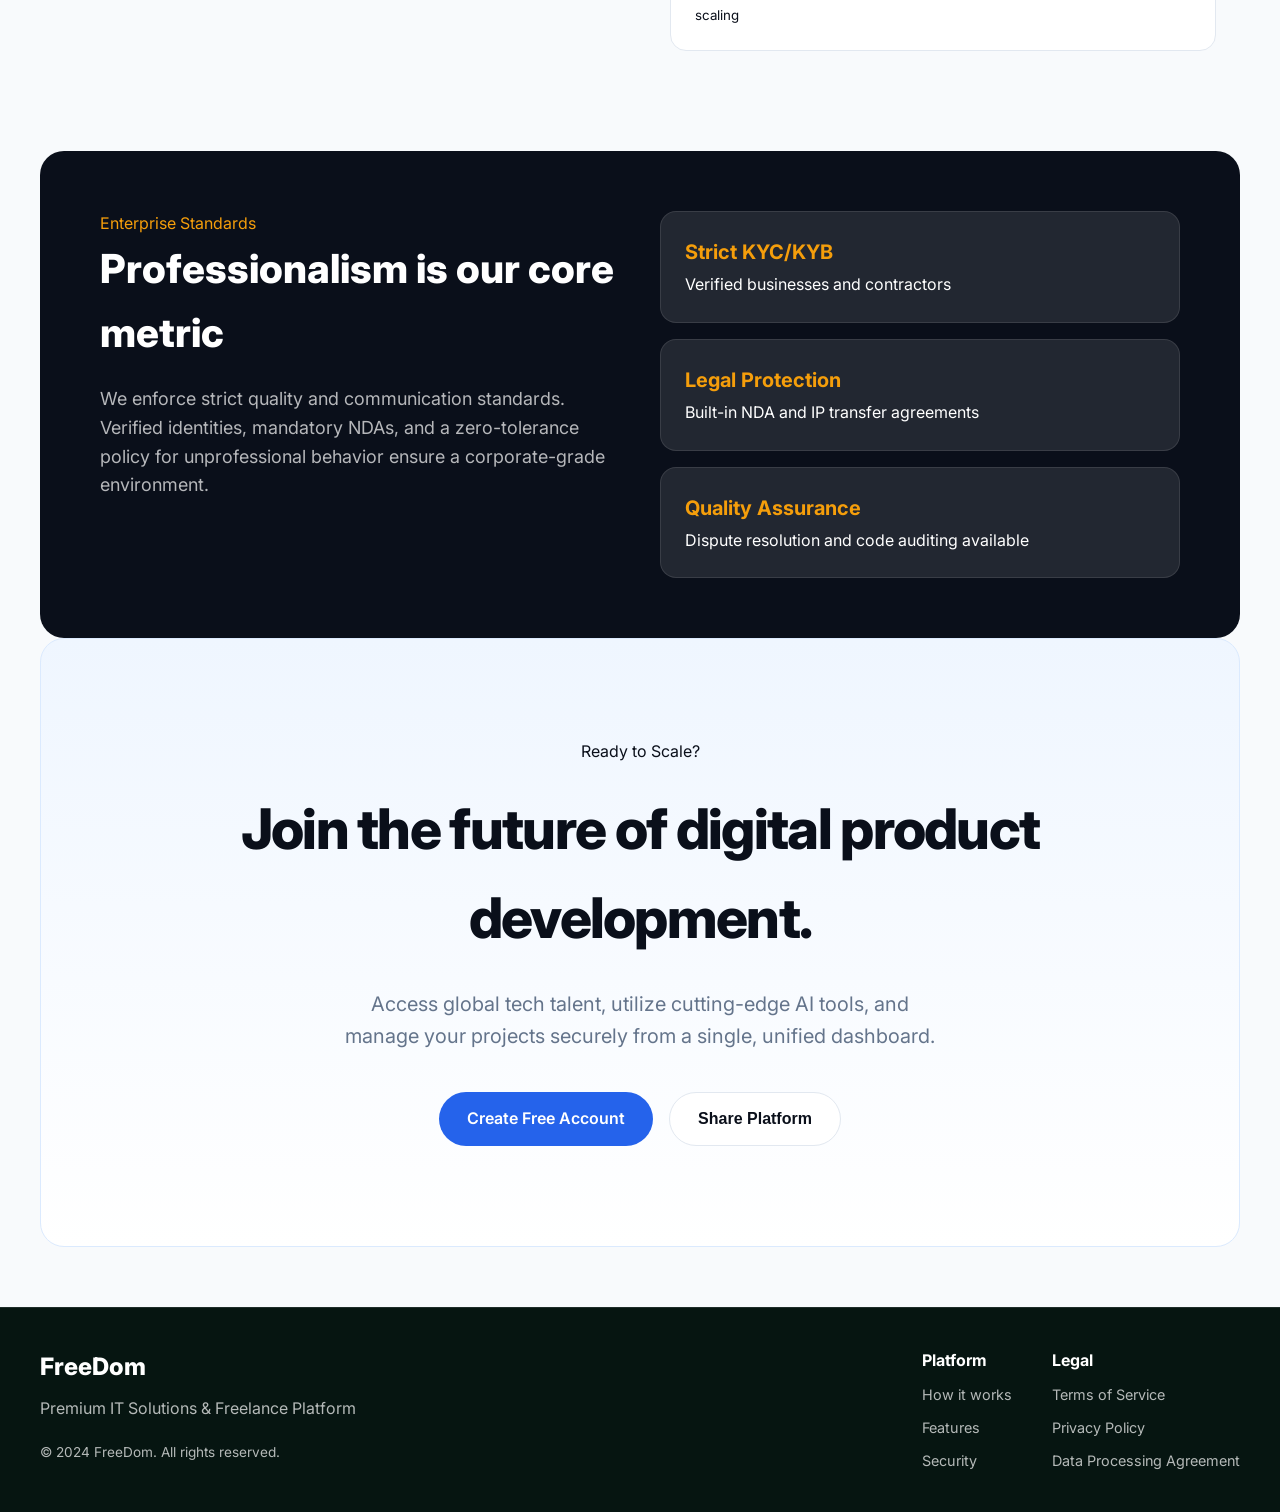
==== commit 0f3a9a81: "feat: overhaul UI/UX for B2B platform launch - Create a backup of the previous site version. - Overh" ====
--- a/index.html
+++ b/index.html
@@ -3,9 +3,9 @@
 <head>
   <meta charset="UTF-8">
   <meta name="viewport" content="width=device-width, initial-scale=1.0">
-  <title>FreeDom - freelance platform with fair fees</title>
-  <meta name="description" content="FreeDom is an EN/RU/UZ freelance platform with fair 5-10% fees, AI tools, safe deals, chats and a marketplace for ready solutions.">
-  <meta name="theme-color" content="#071c16">
+  <title>FreeDom - Premium Freelance Platform for Business</title>
+  <meta name="description" content="FreeDom is a top-tier freelance and B2B platform with 5-10% fees, AI tools, secure escrow, and a ready-made solutions marketplace.">
+  <meta name="theme-color" content="#061511">
   <link rel="preconnect" href="https://fonts.googleapis.com">
   <link rel="preconnect" href="https://fonts.gstatic.com" crossorigin>
   <link href="https://fonts.googleapis.com/css2?family=Inter:wght@400;500;600;700;800;900&display=swap" rel="stylesheet">
@@ -19,9 +19,9 @@
     </a>
     <nav class="nav">
       <a href="#how" data-i18n="nav_how">How it works</a>
-      <a href="#tools" data-i18n="nav_tools">AI tools</a>
-      <a href="#economy" data-i18n="nav_economy">Economy</a>
-      <a href="#rules" data-i18n="nav_rules">Rules</a>
+      <a href="#features" data-i18n="nav_features">Platform Features</a>
+      <a href="#security" data-i18n="nav_security">Security & Escrow</a>
+      <a href="#business" data-i18n="nav_business">For Business</a>
     </nav>
     <div class="site-actions">
       <div class="lang-switch" aria-label="Language">
@@ -29,26 +29,26 @@
         <button type="button" data-lang="ru">RU</button>
         <button type="button" data-lang="uz">UZ</button>
       </div>
-      <a class="header-cta" href="app.html" data-i18n="open_platform">Open platform</a>
+      <a class="header-cta" href="app.html" data-i18n="open_platform">Launch Platform</a>
     </div>
   </header>
 
   <main>
     <section class="hero">
       <div class="hero-copy">
-        <div class="eyebrow" data-i18n="hero_badge">Fair fees + AI tools</div>
-        <h1 data-i18n="hero_title">Freelance without heavy commissions and disrespect</h1>
+        <div class="eyebrow" data-i18n="hero_badge">B2B Freelance & Ready Solutions</div>
+        <h1 data-i18n="hero_title">Empower Your Business with Top-Tier IT Solutions</h1>
         <p data-i18n="hero_text">
-          FreeDom keeps the fee around 5-10%, so freelancers can lower prices for clients instead of feeding the platform. Freelancers can respond first, chat with the client, and then send a working link. Strong ready solutions can also become marketplace products.
+          FreeDom connects businesses with verified IT professionals. Enjoy transparent 5-10% fees, AI-accelerated delivery, safe escrow deals, and a marketplace of ready-to-deploy business applications. Build faster, securely, and cost-effectively.
         </p>
         <div class="hero-actions">
-          <a class="primary-link" href="app.html" data-i18n="start_work">Start in FreeDom</a>
-          <a class="secondary-link" href="#how" data-i18n="see_flow">See the flow</a>
+          <a class="primary-link" href="app.html" data-i18n="start_work">Start Building Now</a>
+          <a class="secondary-link" href="#how" data-i18n="see_flow">Explore the Process</a>
         </div>
         <div class="trust-row" aria-label="Key platform metrics">
-          <div><strong>5-10%</strong><span data-i18n="stat_fee">fair service fee</span></div>
-          <div><strong>AI</strong><span data-i18n="stat_ai">assistants and generators</span></div>
-          <div><strong data-i18n="stat_ban_title">Ban</strong><span data-i18n="stat_ban">for disrespect toward freelancers</span></div>
+          <div><strong>Secure</strong><span data-i18n="stat_escrow">Escrow payments</span></div>
+          <div><strong>AI-Driven</strong><span data-i18n="stat_ai">Smart matching & tools</span></div>
+          <div><strong data-i18n="stat_verified">Verified</strong><span data-i18n="stat_pros">Top professionals only</span></div>
         </div>
       </div>
 
@@ -56,149 +56,153 @@
         <div class="phone-shell">
           <div class="phone-top">
             <span>FreeDom</span>
-            <strong>$0 / 0 UZS</strong>
+            <strong>$12,450 / 148M UZS</strong>
           </div>
           <div class="role-switch">
-            <span class="active" data-i18n="freelancer">Freelancer</span>
-            <span data-i18n="client">Client</span>
+            <span class="active" data-i18n="client">Client</span>
+            <span data-i18n="freelancer">Freelancer</span>
           </div>
           <div class="mini-tabs">
-            <span class="active" data-i18n="all">All</span>
-            <span>Telegram Bots</span>
-            <span data-i18n="websites">Websites</span>
+            <span class="active" data-i18n="active_projects">Active Projects</span>
+            <span>Marketplace</span>
+            <span data-i18n="team">Team</span>
           </div>
           <article class="mini-card live-card">
             <div>
-              <h3 data-i18n="preview_order_one">Pizza Mini App</h3>
-              <p data-i18n="preview_order_one_text">Catalog, cart, order flow and admin panel.</p>
+              <h3 data-i18n="preview_order_one">Enterprise CRM Dashboard</h3>
+              <p data-i18n="preview_order_one_text">Full-stack analytics, lead routing, and role-based access.</p>
             </div>
-            <strong>$250</strong>
+            <strong>$2,500</strong>
           </article>
           <article class="mini-card">
             <div>
-              <h3 data-i18n="preview_order_two">Lead automation</h3>
-              <p data-i18n="preview_order_two_text">Statuses, lead routing and manager notifications.</p>
+              <h3 data-i18n="preview_order_two">FinTech Payment Gateway</h3>
+              <p data-i18n="preview_order_two_text">API integration with local banks, secure transaction logs.</p>
             </div>
-            <strong>$180</strong>
+            <strong>$1,800</strong>
           </article>
           <div class="bottom-nav-preview">
-            <span data-i18n="exchange">Exchange</span>
-            <span data-i18n="market">Market</span>
-            <span data-i18n="profile">Profile</span>
+            <span data-i18n="projects">Projects</span>
+            <span data-i18n="messages">Messages</span>
+            <span data-i18n="settings">Settings</span>
           </div>
         </div>
-        <div class="floating-note note-one" data-i18n="note_response">New response received</div>
-        <div class="floating-note note-two">+50 FreeCoins</div>
+        <div class="floating-note note-one" data-i18n="note_response">Milestone Approved</div>
+        <div class="floating-note note-two">Secure Payment Released</div>
       </div>
     </section>
 
     <section class="partners-strip">
-      <span data-i18n="source_nova">Orders can come from Nova</span>
-      <span data-i18n="source_bot">From a Telegram bot</span>
-      <span data-i18n="source_site">From a client website</span>
-      <span data-i18n="source_future">From future NovaUz products</span>
+      <span data-i18n="source_nova">Trusted by Nova</span>
+      <span data-i18n="source_bot">Enterprise Grade Security</span>
+      <span data-i18n="source_site">24/7 Premium Support</span>
+      <span data-i18n="source_future">Scalable Infrastructure</span>
     </section>
 
     <section class="split-section" id="how">
       <div class="section-heading">
-        <span class="eyebrow" data-i18n="one_product">One product, two roles</span>
-        <h2 data-i18n="how_title">Clients get results. Freelancers get a fair workspace.</h2>
+        <span class="eyebrow" data-i18n="one_product">Seamless Collaboration</span>
+        <h2 data-i18n="how_title">Designed for businesses to scale. Built for professionals to thrive.</h2>
       </div>
       <div class="split-grid">
         <article class="role-card client">
-          <span class="card-kicker" data-i18n="for_client">For clients</span>
-          <h3 data-i18n="client_card_title">Post a task, discuss responses, test working results</h3>
-          <p data-i18n="client_card_text">A client can receive responses first, open a chat, clarify details and then choose the best working result.</p>
+          <span class="card-kicker" data-i18n="for_client">For Business Clients</span>
+          <h3 data-i18n="client_card_title">Post your project, evaluate demos, pay for results</h3>
+          <p data-i18n="client_card_text">Eliminate risk. Review working prototypes and real code before finalizing payment. Communicate directly via secure, encrypted channels.</p>
           <ul>
-            <li data-i18n="client_li_1">Budget is held safely.</li>
-            <li data-i18n="client_li_2">Chats stay inside FreeDom.</li>
-            <li data-i18n="client_li_3">Payment goes only after approval.</li>
+            <li data-i18n="client_li_1">100% Funds held in secure escrow.</li>
+            <li data-i18n="client_li_2">NDA & IP Protection by default.</li>
+            <li data-i18n="client_li_3">Pay only upon successful milestone delivery.</li>
           </ul>
         </article>
         <article class="role-card freelancer">
-          <span class="card-kicker" data-i18n="for_freelancer">For freelancers</span>
-          <h3 data-i18n="freelancer_card_title">Respond first, then send the ready solution</h3>
-          <p data-i18n="freelancer_card_text">A freelancer does not have to rebuild an already prepared base. They can respond, chat, adapt the solution and still sell unused ready work in the marketplace.</p>
+          <span class="card-kicker" data-i18n="for_freelancer">For IT Professionals</span>
+          <h3 data-i18n="freelancer_card_title">Focus on code, not on chasing clients</h3>
+          <p data-i18n="freelancer_card_text">Leverage your existing codebase. Adapt ready-made solutions, secure deals with guaranteed payouts, and monetize unused assets in our marketplace.</p>
           <ul>
-            <li data-i18n="freelancer_li_1">AI assistant and generator inside the workspace.</li>
-            <li data-i18n="freelancer_li_2">Up to 92% payout after service fee.</li>
-            <li data-i18n="freelancer_li_3">Unselected quality solutions may become products.</li>
+            <li data-i18n="freelancer_li_1">Integrated AI coding assistants & tools.</li>
+            <li data-i18n="freelancer_li_2">Keep up to 95% of your earnings.</li>
+            <li data-i18n="freelancer_li_3">Turn past projects into passive income.</li>
           </ul>
         </article>
       </div>
     </section>
 
-    <section class="flow-section">
+    <section class="flow-section" id="security">
       <div class="section-heading">
-        <span class="eyebrow" data-i18n="deal_flow">Deal flow</span>
-        <h2 data-i18n="flow_title">A clean flow from task to payment</h2>
+        <span class="eyebrow" data-i18n="deal_flow">Secure Escrow Process</span>
+        <h2 data-i18n="flow_title">Zero risk. Guaranteed results.</h2>
       </div>
       <div class="flow-grid">
-        <article><span>01</span><h3 data-i18n="flow_1_title">Client posts a task</h3><p data-i18n="flow_1_text">The task includes description, category, currency and budget.</p></article>
-        <article><span>02</span><h3 data-i18n="flow_2_title">Freelancers respond and chat</h3><p data-i18n="flow_2_text">The client can contact a freelancer before a final result is submitted.</p></article>
-        <article><span>03</span><h3 data-i18n="flow_3_title">Working result is submitted</h3><p data-i18n="flow_3_text">The client tests links, chooses a winner and confirms payment.</p></article>
-        <article><span>04</span><h3 data-i18n="flow_4_title">Marketplace keeps value</h3><p data-i18n="flow_4_text">Good unselected solutions can become ready products for future buyers.</p></article>
-      </div>
-    </section>
-
-    <section class="marketplace-section" id="tools">
+        <article><span>01</span><h3 data-i18n="flow_1_title">Define Scope & Budget</h3><p data-i18n="flow_1_text">Post a detailed RFP. Funds are safely deposited into an escrow account.</p></article>
+        <article><span>02</span><h3 data-i18n="flow_2_title">Evaluate Solutions</h3><p data-i18n="flow_2_text">Review proposals, conduct secure chats, and test live prototypes.</p></article>
+        <article><span>03</span><h3 data-i18n="flow_3_title">Approve Deliverables</h3><p data-i18n="flow_3_text">Accept the final working product. IP rights are seamlessly transferred.</p></article>
+        <article><span>04</span><h3 data-i18n="flow_4_title">Automated Payouts</h3><p data-i18n="flow_4_text">Escrow releases funds instantly upon your approval. Zero friction.</p></article>
+      </div>
+    </section>
+
+    <section class="marketplace-section" id="features">
       <div class="market-copy">
-        <span class="eyebrow" data-i18n="tools_badge">AI + generator + marketplace</span>
-        <h2 data-i18n="tools_title">AI helps freelancers move faster</h2>
-        <p data-i18n="tools_text">FreeDom includes an AI assistant for planning, a starter generator for simple sites and bots, and a marketplace for reusable ready solutions.</p>
-        <a class="secondary-link dark" href="app.html" data-i18n="open_tools">Open tools</a>
+        <span class="eyebrow" data-i18n="tools_badge">AI + Marketplace</span>
+        <h2 data-i18n="tools_title">Next-Gen Delivery Tools</h2>
+        <p data-i18n="tools_text">FreeDom integrates powerful AI assistants for instant architecture planning, code generation, and a B2B marketplace for purchasing production-ready enterprise modules.</p>
+        <a class="secondary-link dark" href="app.html" data-i18n="open_tools">Explore Features</a>
       </div>
       <div class="market-preview">
-        <article><span>AI Assistant</span><h3 data-i18n="tool_ai">Plan, structure and delivery checklist</h3><strong data-i18n="faster">faster</strong><small data-i18n="for_each_order">for each order</small></article>
-        <article><span>Generator</span><h3 data-i18n="tool_generator">Starter website or Telegram bot</h3><strong data-i18n="one_click">1 click</strong><small data-i18n="starter_proto">starter prototype</small></article>
-        <article><span>Marketplace</span><h3 data-i18n="tool_market">Ready solutions after contests</h3><strong data-i18n="passive_income">passive income</strong><small data-i18n="for_freelancers_small">for freelancers</small></article>
-      </div>
-    </section>
-
-    <section class="economy-section" id="economy">
-      <div class="section-heading">
-        <span class="eyebrow" data-i18n="economy_badge">Platform economy</span>
-        <h2 data-i18n="economy_title">Low commission, clear reason</h2>
-      </div>
-      <div class="economy-grid">
-        <article><span data-i18n="fee">Fee</span><strong>5-10%</strong><p data-i18n="fee_text">MVP uses an 8% service fee after a successful payout or marketplace sale.</p></article>
-        <article><span data-i18n="freelancer_payout">Freelancer payout</span><strong data-i18n="up_to_92">up to 92%</strong><p data-i18n="payout_text">Most of the budget remains with the person who made the result.</p></article>
-        <article><span data-i18n="fee_covers">What the fee covers</span><strong data-i18n="transparent">transparent</strong><p data-i18n="covers_text">Payments, servers, AI tools, moderation, support and product operations.</p></article>
-      </div>
-      <p class="economy-note" data-i18n="manifest">Manifest: we lower the platform fee for you, you lower the price for the client.</p>
-    </section>
-
-    <section class="justice-section" id="rules">
+        <article><span>AI Architecture</span><h3 data-i18n="tool_ai">Automated tech specs and risk analysis</h3><strong data-i18n="faster">10x faster</strong><small data-i18n="for_each_order">project kickoff</small></article>
+        <article><span>App Generator</span><h3 data-i18n="tool_generator">Instant scaffolding for web & bots</h3><strong data-i18n="one_click">1-click</strong><small data-i18n="starter_proto">deployments</small></article>
+        <article><span>B2B Market</span><h3 data-i18n="tool_market">Purchase audited, ready-to-use SaaS modules</h3><strong data-i18n="passive_income">Cost-efficient</strong><small data-i18n="for_freelancers_small">scaling</small></article>
+      </div>
+    </section>
+
+    <section class="justice-section" id="business">
       <div>
-        <span class="eyebrow" data-i18n="rules_badge">Respect rules</span>
-        <h2 data-i18n="rules_title">Respect for freelancers is a platform rule</h2>
-        <p data-i18n="rules_text">Rudeness, threats, pressure and attempts to force free work can lead to a ban. FreeDom protects the people who create results.</p>
+        <span class="eyebrow" data-i18n="rules_badge">Enterprise Standards</span>
+        <h2 data-i18n="rules_title">Professionalism is our core metric</h2>
+        <p data-i18n="rules_text">We enforce strict quality and communication standards. Verified identities, mandatory NDAs, and a zero-tolerance policy for unprofessional behavior ensure a corporate-grade environment.</p>
       </div>
       <div class="justice-grid">
-        <article><strong data-i18n="zero_tolerance">0 tolerance</strong><span data-i18n="zero_text">for humiliation and toxic behavior</span></article>
-        <article><strong data-i18n="fast_report">Fast report</strong><span data-i18n="report_text">freelancers can send a moderation signal</span></article>
-        <article><strong data-i18n="ban">Ban</strong><span data-i18n="ban_text">for disrespectful clients and managers</span></article>
+        <article><strong data-i18n="zero_tolerance">Strict KYC/KYB</strong><span data-i18n="zero_text">Verified businesses and contractors</span></article>
+        <article><strong data-i18n="fast_report">Legal Protection</strong><span data-i18n="report_text">Built-in NDA and IP transfer agreements</span></article>
+        <article><strong data-i18n="ban">Quality Assurance</strong><span data-i18n="ban_text">Dispute resolution and code auditing available</span></article>
       </div>
     </section>
 
     <section class="launch-section" id="launch">
       <div>
-        <span class="eyebrow" data-i18n="next_badge">Next step</span>
-        <h2 data-i18n="launch_title">The site explains. The platform closes the deal.</h2>
-        <p data-i18n="launch_text">Use the public site for trust and onboarding. The real workflow happens inside the platform: orders, responses, chats, ready solutions, AI tools, marketplace and wallet.</p>
+        <span class="eyebrow" data-i18n="next_badge">Ready to Scale?</span>
+        <h2 data-i18n="launch_title">Join the future of digital product development.</h2>
+        <p data-i18n="launch_text">Access global tech talent, utilize cutting-edge AI tools, and manage your projects securely from a single, unified dashboard.</p>
       </div>
       <div class="launch-actions">
-        <a class="primary-link" href="app.html" data-i18n="go_platform">Go to platform</a>
-        <button class="secondary-link" id="copyLinkBtn" type="button" data-i18n="copy_link">Copy link</button>
+        <a class="primary-link" href="app.html" data-i18n="go_platform">Create Free Account</a>
+        <button class="secondary-link" id="copyLinkBtn" type="button" data-i18n="copy_link">Share Platform</button>
       </div>
     </section>
   </main>
 
-  <footer class="site-footer">
-    <span>FreeDom</span>
-    <span data-i18n="footer_text">Freelance by working result</span>
+  <footer class="site-footer" style="padding: 40px; background: #061511; color: rgba(255,255,255,0.7); display: flex; justify-content: space-between; align-items: flex-start; border-top: 1px solid rgba(255,255,255,0.1);">
+    <div>
+      <span style="font-size: 1.5rem; font-weight: 800; color: #fff; margin-bottom: 10px; display: block;">FreeDom</span>
+      <span data-i18n="footer_text">Premium IT Solutions & Freelance Platform</span>
+      <p style="font-size: 0.85rem; margin-top: 20px;">© 2024 FreeDom. All rights reserved.</p>
+    </div>
+    <div style="display: flex; gap: 40px;">
+      <div style="display: flex; flex-direction: column; gap: 10px;">
+        <strong style="color: #fff;">Platform</strong>
+        <a href="#how" style="color: inherit; text-decoration: none; font-size: 0.9rem;">How it works</a>
+        <a href="#features" style="color: inherit; text-decoration: none; font-size: 0.9rem;">Features</a>
+        <a href="#security" style="color: inherit; text-decoration: none; font-size: 0.9rem;">Security</a>
+      </div>
+      <div style="display: flex; flex-direction: column; gap: 10px;">
+        <strong style="color: #fff;">Legal</strong>
+        <a href="#" style="color: inherit; text-decoration: none; font-size: 0.9rem;">Terms of Service</a>
+        <a href="#" style="color: inherit; text-decoration: none; font-size: 0.9rem;">Privacy Policy</a>
+        <a href="#" style="color: inherit; text-decoration: none; font-size: 0.9rem;">Data Processing Agreement</a>
+      </div>
+    </div>
   </footer>
 
   <script src="js/site.js"></script>
 </body>
-</html>+</html>
--- a/css/site.css
+++ b/css/site.css
@@ -1,913 +1,40 @@
 :root {
-  --ink: #061511;
-  --ink-2: #102e24;
-  --bg: #eef4f1;
+  --ink: #0a0f1a;
+  --ink-2: #162032;
+  --bg: #f8fafc;
   --paper: #ffffff;
-  --paper-soft: rgba(255, 255, 255, 0.86);
-  --muted: #64756f;
-  --line: rgba(6, 21, 17, 0.1);
-  --green: #00b66a;
-  --green-dark: #008c53;
-  --blue: #246bff;
-  --gold: #d5a84c;
-  --radius-xl: 44px;
-  --radius-lg: 30px;
-  --radius-md: 22px;
-  --shadow-sm: 0 12px 34px rgba(6, 21, 17, 0.08);
-  --shadow-md: 0 24px 64px rgba(6, 21, 17, 0.13);
-  --shadow-lg: 0 36px 100px rgba(6, 21, 17, 0.22);
+  --paper-soft: rgba(255, 255, 255, 0.9);
+  --muted: #64748b;
+  --line: #e2e8f0;
+  --green: #2563eb;
+  --green-dark: #1d4ed8;
+  --blue: #3b82f6;
+  --gold: #f59e0b;
+  --radius-xl: 24px;
+  --radius-lg: 16px;
+  --radius-md: 12px;
+  --shadow-sm: 0 4px 6px -1px rgba(0, 0, 0, 0.05), 0 2px 4px -1px rgba(0, 0, 0, 0.03);
+  --shadow-md: 0 10px 15px -3px rgba(0, 0, 0, 0.08), 0 4px 6px -2px rgba(0, 0, 0, 0.04);
+  --shadow-lg: 0 20px 25px -5px rgba(0, 0, 0, 0.1), 0 10px 10px -5px rgba(0, 0, 0, 0.04);
 }
 
 * {
   box-sizing: border-box;
-}
-
-html {
-  scroll-behavior: smooth;
+  margin: 0;
+  padding: 0;
 }
 
 body {
-  margin: 0;
+  font-family: 'Inter', system-ui, sans-serif;
+  background-color: var(--bg);
   color: var(--ink);
-  background:
-    radial-gradient(circle at 10% -8%, rgba(0, 182, 106, 0.14), transparent 32rem),
-    radial-gradient(circle at 92% 2%, rgba(36, 107, 255, 0.11), transparent 34rem),
-    linear-gradient(180deg, #f9fbfa 0%, var(--bg) 100%);
-  font-family: Inter, system-ui, -apple-system, BlinkMacSystemFont, "Segoe UI", sans-serif;
-  letter-spacing: 0;
+  line-height: 1.6;
+  -webkit-font-smoothing: antialiased;
 }
 
 a {
+  text-decoration: none;
   color: inherit;
-  text-decoration: none;
-}
-
-button {
-  border: 0;
-  font: inherit;
-}
-
-.site-header {
-  position: sticky;
-  top: 0;
-  z-index: 20;
-  display: flex;
-  width: min(1180px, calc(100% - 28px));
-  min-height: 74px;
-  align-items: center;
-  justify-content: space-between;
-  gap: 18px;
-  margin: 0 auto;
-  padding: 13px 0;
-  background: rgba(249, 251, 250, 0.82);
-  backdrop-filter: blur(18px);
-}
-
-.brand {
-  display: inline-flex;
-  align-items: center;
-  gap: 11px;
-  font-weight: 950;
-}
-
-.brand-mark {
-  display: grid;
-  width: 44px;
-  height: 44px;
-  place-items: center;
-  border-radius: 16px;
-  color: #fff;
-  background: linear-gradient(145deg, var(--ink), #124130 58%, var(--green));
-  box-shadow: inset 0 1px 0 rgba(255, 255, 255, 0.18), 0 14px 30px rgba(6, 21, 17, 0.18);
-  font-size: 0.9rem;
-  font-weight: 950;
-}
-
-.nav {
-  display: flex;
-  align-items: center;
-  gap: 24px;
-  color: var(--muted);
-  font-size: 0.92rem;
-  font-weight: 850;
-}
-
-.nav a:hover {
-  color: var(--ink);
-}
-
-.header-cta,
-.primary-link,
-.secondary-link {
-  display: inline-flex;
-  min-height: 48px;
-  align-items: center;
-  justify-content: center;
-  border-radius: 999px;
-  padding: 0 19px;
-  font-weight: 950;
-  white-space: nowrap;
-}
-
-.header-cta,
-.primary-link {
-  color: #fff;
-  background: linear-gradient(145deg, var(--ink), var(--ink-2));
-  box-shadow: 0 16px 34px rgba(6, 21, 17, 0.2);
-}
-
-.secondary-link {
-  border: 1px solid rgba(255, 255, 255, 0.66);
-  color: var(--ink);
-  background: rgba(255, 255, 255, 0.78);
-  box-shadow: var(--shadow-sm);
-}
-
-.secondary-link.dark {
-  border-color: rgba(255, 255, 255, 0.2);
-  color: #fff;
-  background: rgba(255, 255, 255, 0.1);
-  box-shadow: none;
-}
-
-.hero {
-  position: relative;
-  overflow: hidden;
-  display: grid;
-  min-height: calc(100vh - 74px);
-  grid-template-columns: minmax(0, 1.04fr) minmax(360px, 0.96fr);
-  gap: 48px;
-  align-items: center;
-  margin: 0;
-  padding: 46px max(30px, calc((100vw - 1180px) / 2)) 78px;
-  color: #fff;
-  background:
-    linear-gradient(126deg, rgba(6, 21, 17, 0.99), rgba(9, 46, 34, 0.97) 54%, rgba(11, 73, 50, 0.92)),
-    var(--ink);
-  border-radius: 0 0 var(--radius-xl) var(--radius-xl);
-}
-
-.hero::before {
-  content: "";
-  position: absolute;
-  right: -12%;
-  bottom: -32%;
-  width: 74%;
-  height: 390px;
-  transform: rotate(-8deg);
-  background: linear-gradient(90deg, rgba(0, 182, 106, 0.42), rgba(213, 168, 76, 0.25), transparent);
-}
-
-.hero::after {
-  content: "";
-  position: absolute;
-  inset: auto 0 0;
-  height: 1px;
-  background: linear-gradient(90deg, transparent, rgba(213, 168, 76, 0.68), transparent);
-}
-
-.hero-copy,
-.product-visual {
-  position: relative;
-  z-index: 1;
-}
-
-.eyebrow {
-  display: inline-flex;
-  width: fit-content;
-  min-height: 32px;
-  align-items: center;
-  border: 1px solid rgba(0, 182, 106, 0.22);
-  border-radius: 999px;
-  padding: 0 12px;
-  color: #063c28;
-  background: linear-gradient(180deg, #e2faed, #c9f1dc);
-  font-size: 0.78rem;
-  font-weight: 950;
-}
-
-.hero .eyebrow {
-  border-color: rgba(255, 255, 255, 0.15);
-  color: #c9f1dc;
-  background: rgba(255, 255, 255, 0.08);
-}
-
-.hero h1,
-.section-heading h2,
-.market-copy h2,
-.launch-section h2 {
-  margin: 18px 0 0;
-  letter-spacing: 0;
-  line-height: 0.98;
-}
-
-.hero h1 {
-  max-width: 820px;
-  font-size: clamp(3.3rem, 7vw, 6.7rem);
-  font-weight: 950;
-}
-
-.hero p,
-.market-copy p,
-.launch-section p {
-  max-width: 690px;
-  margin: 24px 0 0;
-  color: var(--muted);
-  font-size: 1.08rem;
-  line-height: 1.72;
-}
-
-.hero p {
-  color: rgba(255, 255, 255, 0.72);
-}
-
-.hero-actions,
-.launch-actions {
-  display: flex;
-  flex-wrap: wrap;
-  gap: 11px;
-  margin-top: 32px;
-}
-
-.hero .primary-link {
-  color: var(--ink);
-  background: linear-gradient(145deg, #c9f1dc, #f2d38c);
-}
-
-.hero .secondary-link {
-  border-color: rgba(255, 255, 255, 0.2);
-  color: #fff;
-  background: rgba(255, 255, 255, 0.08);
-  box-shadow: none;
-}
-
-.trust-row {
-  display: grid;
-  grid-template-columns: repeat(3, minmax(0, 1fr));
-  gap: 11px;
-  margin-top: 34px;
-}
-
-.trust-row div {
-  padding: 17px;
-  border: 1px solid rgba(255, 255, 255, 0.14);
-  border-radius: 22px;
-  background: rgba(255, 255, 255, 0.08);
-  backdrop-filter: blur(16px);
-}
-
-.trust-row strong,
-.trust-row span {
-  display: block;
-}
-
-.trust-row strong {
-  color: #f2d38c;
-  font-size: 1.35rem;
-  font-weight: 950;
-}
-
-.trust-row span {
-  margin-top: 6px;
-  color: rgba(255, 255, 255, 0.68);
-  font-size: 0.82rem;
-  font-weight: 750;
-}
-
-.product-visual {
-  display: grid;
-  min-height: 660px;
-  place-items: center;
-}
-
-.phone-shell {
-  position: relative;
-  width: min(100%, 394px);
-  min-height: 650px;
-  border: 11px solid #020907;
-  border-radius: 42px;
-  padding: 22px 18px 18px;
-  background: linear-gradient(180deg, #fbfdfc, #edf4f0);
-  box-shadow: 0 36px 100px rgba(0, 0, 0, 0.42);
-}
-
-.phone-shell::before {
-  content: "";
-  position: absolute;
-  top: 10px;
-  left: 50%;
-  width: 88px;
-  height: 6px;
-  transform: translateX(-50%);
-  border-radius: 999px;
-  background: rgba(6, 21, 17, 0.14);
-}
-
-.phone-top,
-.role-switch,
-.mini-tabs,
-.bottom-nav-preview {
-  display: flex;
-  align-items: center;
-  justify-content: space-between;
-  gap: 8px;
-}
-
-.phone-top {
-  margin-bottom: 16px;
-  font-size: 0.82rem;
-  font-weight: 950;
-}
-
-.phone-top strong {
-  overflow: hidden;
-  max-width: 52%;
-  color: var(--green-dark);
-  text-overflow: ellipsis;
-  white-space: nowrap;
-}
-
-.role-switch {
-  padding: 5px;
-  border: 1px solid var(--line);
-  border-radius: 20px;
-  background: #fff;
-}
-
-.role-switch span {
-  flex: 1;
-  padding: 10px 8px;
-  border-radius: 15px;
-  color: var(--muted);
-  font-size: 0.82rem;
-  font-weight: 950;
-  text-align: center;
-}
-
-.role-switch .active {
-  color: #fff;
-  background: var(--ink);
-}
-
-.mini-tabs {
-  justify-content: flex-start;
-  margin: 16px 0;
-  overflow: hidden;
-}
-
-.mini-tabs span {
-  flex: 0 0 auto;
-  padding: 9px 10px;
-  border: 1px solid var(--line);
-  border-radius: 999px;
-  color: var(--muted);
-  background: #fff;
-  font-size: 0.74rem;
-  font-weight: 950;
-}
-
-.mini-tabs .active {
-  border-color: transparent;
-  color: #063c28;
-  background: #c9f1dc;
-}
-
-.mini-card {
-  display: grid;
-  grid-template-columns: 1fr auto;
-  gap: 12px;
-  margin-top: 12px;
-  padding: 15px;
-  border: 1px solid rgba(6, 21, 17, 0.1);
-  border-radius: 22px;
-  background: #fff;
-  box-shadow: 0 16px 36px rgba(6, 21, 17, 0.09);
-}
-
-.mini-card h3 {
-  margin: 0;
-  font-size: 1rem;
-}
-
-.mini-card p {
-  margin: 8px 0 0;
-  color: var(--muted);
-  font-size: 0.82rem;
-  line-height: 1.5;
-}
-
-.mini-card strong {
-  color: var(--green-dark);
-  white-space: nowrap;
-}
-
-.live-card {
-  color: #fff;
-  background: linear-gradient(145deg, var(--ink), #123f2f);
-}
-
-.live-card p {
-  color: rgba(255, 255, 255, 0.68);
-}
-
-.live-card strong {
-  color: #f2d38c;
-}
-
-.bottom-nav-preview {
-  margin-top: 100px;
-  padding: 6px;
-  border: 1px solid var(--line);
-  border-radius: 22px;
-  background: #fff;
-}
-
-.bottom-nav-preview span {
-  flex: 1;
-  padding: 13px 6px;
-  border-radius: 16px;
-  color: var(--muted);
-  font-size: 0.76rem;
-  font-weight: 950;
-  text-align: center;
-}
-
-.bottom-nav-preview span:first-child {
-  color: #fff;
-  background: var(--ink);
-}
-
-.floating-note {
-  position: absolute;
-  border: 1px solid rgba(255, 255, 255, 0.58);
-  border-radius: 18px;
-  padding: 12px 14px;
-  color: #fff;
-  background: rgba(7, 23, 19, 0.82);
-  box-shadow: var(--shadow-md);
-  font-size: 0.84rem;
-  font-weight: 950;
-  backdrop-filter: blur(14px);
-}
-
-.note-one {
-  top: 118px;
-  right: 0;
-}
-
-.note-two {
-  bottom: 168px;
-  left: 0;
-  color: var(--ink);
-  background: rgba(255, 255, 255, 0.86);
-}
-
-.partners-strip,
-.split-section,
-.flow-section,
-.economy-section,
-.marketplace-section,
-.launch-section,
-.site-footer {
-  width: min(1180px, calc(100% - 28px));
-  margin-right: auto;
-  margin-left: auto;
-}
-
-.partners-strip {
-  display: flex;
-  flex-wrap: wrap;
-  justify-content: center;
-  gap: 10px;
-  padding: 30px 0 58px;
-}
-
-.partners-strip span {
-  padding: 10px 14px;
-  border: 1px solid rgba(255, 255, 255, 0.76);
-  border-radius: 999px;
-  color: var(--muted);
-  background: rgba(255, 255, 255, 0.72);
-  box-shadow: 0 8px 22px rgba(6, 21, 17, 0.05);
-  font-size: 0.86rem;
-  font-weight: 850;
-}
-
-.section-heading {
-  max-width: 780px;
-  margin-bottom: 28px;
-}
-
-.section-heading h2,
-.market-copy h2,
-.launch-section h2 {
-  font-size: clamp(2.25rem, 4vw, 4.25rem);
-  font-weight: 950;
-}
-
-.split-section,
-.flow-section,
-.economy-section {
-  padding: 74px 0;
-}
-
-.split-grid {
-  display: grid;
-  grid-template-columns: repeat(2, minmax(0, 1fr));
-  gap: 18px;
-}
-
-.role-card,
-.flow-grid article,
-.economy-grid article,
-.launch-section {
-  border: 1px solid rgba(255, 255, 255, 0.76);
-  border-radius: var(--radius-lg);
-  background: rgba(255, 255, 255, 0.88);
-  box-shadow: var(--shadow-sm);
-}
-
-.role-card {
-  position: relative;
-  overflow: hidden;
-  min-height: 430px;
-  padding: 34px;
-}
-
-.role-card.client {
-  background: linear-gradient(145deg, rgba(255, 255, 255, 0.96), rgba(232, 245, 255, 0.76));
-}
-
-.role-card.freelancer {
-  background: linear-gradient(145deg, rgba(255, 255, 255, 0.96), rgba(218, 249, 234, 0.78));
-}
-
-.role-card::before,
-.flow-grid article::before,
-.economy-grid article::before {
-  content: "";
-  display: block;
-  width: 78px;
-  height: 5px;
-  margin-bottom: 20px;
-  border-radius: 999px;
-  background: linear-gradient(90deg, var(--green), var(--gold));
-}
-
-.card-kicker {
-  display: block;
-  color: var(--green-dark);
-  font-size: 0.78rem;
-  font-weight: 950;
-  text-transform: uppercase;
-}
-
-.role-card h3 {
-  margin: 18px 0 0;
-  font-size: 2rem;
-  line-height: 1.08;
-}
-
-.role-card p,
-.role-card li,
-.flow-grid p,
-.economy-grid p {
-  color: var(--muted);
-  line-height: 1.65;
-}
-
-.role-card ul {
-  display: grid;
-  gap: 10px;
-  margin: 24px 0 0;
-  padding-left: 20px;
-}
-
-.flow-grid,
-.economy-grid {
-  display: grid;
-  grid-template-columns: repeat(4, minmax(0, 1fr));
-  gap: 16px;
-}
-
-.flow-grid article,
-.economy-grid article {
-  position: relative;
-  overflow: hidden;
-  padding: 26px;
-}
-
-.flow-grid article:nth-child(1),
-.flow-grid article:nth-child(4) {
-  transform: translateY(22px);
-}
-
-.flow-grid span,
-.economy-grid span {
-  color: var(--green-dark);
-  font-weight: 950;
-}
-
-.flow-grid h3 {
-  min-height: 54px;
-  margin: 16px 0 0;
-  font-size: 1.18rem;
-  line-height: 1.24;
-}
-
-.flow-grid p,
-.economy-grid p {
-  margin-bottom: 0;
-  font-size: 0.92rem;
-}
-
-.marketplace-section {
-  position: relative;
-  overflow: hidden;
-  display: grid;
-  grid-template-columns: minmax(0, 0.9fr) minmax(340px, 1.1fr);
-  gap: 30px;
-  align-items: center;
-  margin-top: 76px;
-  margin-bottom: 76px;
-  border-radius: 38px;
-  padding: 36px;
-  color: #fff;
-  background: linear-gradient(135deg, rgba(6, 21, 17, 0.99), rgba(8, 58, 40, 0.96));
-  box-shadow: var(--shadow-lg);
-}
-
-.marketplace-section::before {
-  content: "";
-  position: absolute;
-  right: -18%;
-  bottom: -38%;
-  width: 76%;
-  height: 280px;
-  transform: rotate(-8deg);
-  background: linear-gradient(90deg, rgba(0, 182, 106, 0.34), rgba(36, 107, 255, 0.18), transparent);
-}
-
-.market-copy,
-.market-preview {
-  position: relative;
-  z-index: 1;
-}
-
-.marketplace-section .eyebrow {
-  border-color: rgba(255, 255, 255, 0.18);
-  color: #c9f1dc;
-  background: rgba(255, 255, 255, 0.08);
-}
-
-.market-copy p {
-  color: rgba(255, 255, 255, 0.72);
-}
-
-.market-preview {
-  display: grid;
-  grid-template-columns: repeat(3, minmax(0, 1fr));
-  gap: 13px;
-}
-
-.market-preview article {
-  min-height: 280px;
-  padding: 19px;
-  border: 1px solid rgba(255, 255, 255, 0.13);
-  border-radius: 24px;
-  background: linear-gradient(180deg, rgba(255, 255, 255, 0.1), rgba(255, 255, 255, 0.055));
-}
-
-.market-preview span,
-.market-preview small {
-  color: rgba(255, 255, 255, 0.64);
-  font-weight: 850;
-}
-
-.market-preview h3 {
-  margin: 28px 0 0;
-  line-height: 1.18;
-}
-
-.market-preview strong {
-  display: block;
-  margin-top: 32px;
-  color: #f2d38c;
-  font-size: 1.25rem;
-}
-
-.market-preview small {
-  display: block;
-  margin-top: 8px;
-}
-
-.economy-grid {
-  grid-template-columns: repeat(3, minmax(0, 1fr));
-}
-
-.economy-grid strong {
-  display: block;
-  margin-top: 16px;
-  font-size: 2rem;
-  line-height: 1;
-}
-
-.economy-note {
-  max-width: 880px;
-  margin: 22px 0 0;
-  padding: 18px 20px;
-  border: 1px solid rgba(0, 182, 106, 0.16);
-  border-radius: 24px;
-  color: #4f625b;
-  background: linear-gradient(180deg, rgba(226, 250, 237, 0.72), rgba(255, 255, 255, 0.72));
-  box-shadow: 0 12px 34px rgba(6, 21, 17, 0.06);
-  line-height: 1.65;
-}
-
-.launch-section {
-  display: grid;
-  grid-template-columns: 1fr auto;
-  gap: 28px;
-  align-items: center;
-  margin-bottom: 72px;
-  padding: 36px;
-  border-radius: 34px;
-  background: linear-gradient(180deg, rgba(255, 255, 255, 0.94), rgba(247, 250, 248, 0.9));
-}
-
-.launch-actions {
-  justify-content: flex-end;
-  margin: 0;
-}
-
-#copyLinkBtn {
-  cursor: pointer;
-}
-
-.site-footer {
-  display: flex;
-  min-height: 82px;
-  align-items: center;
-  justify-content: space-between;
-  gap: 16px;
-  border-top: 1px solid var(--line);
-  color: var(--muted);
-  font-size: 0.9rem;
-  font-weight: 850;
-}
-
-@media (min-width: 921px) {
-  .role-card,
-  .flow-grid article,
-  .economy-grid article,
-  .market-preview article {
-    transition: transform 180ms ease, box-shadow 180ms ease, border-color 180ms ease;
-  }
-
-  .role-card:hover,
-  .flow-grid article:hover,
-  .economy-grid article:hover,
-  .market-preview article:hover {
-    transform: translateY(-5px);
-    border-color: rgba(0, 182, 106, 0.2);
-    box-shadow: var(--shadow-md);
-  }
-
-  .flow-grid article:nth-child(1):hover,
-  .flow-grid article:nth-child(4):hover {
-    transform: translateY(16px);
-  }
-}
-
-@media (max-width: 920px) {
-  .nav {
-    display: none;
-  }
-
-  .hero,
-  .marketplace-section,
-  .launch-section {
-    grid-template-columns: 1fr;
-  }
-
-  .hero {
-    min-height: auto;
-  }
-
-  .product-visual {
-    min-height: 620px;
-  }
-
-  .split-grid,
-  .flow-grid,
-  .economy-grid {
-    grid-template-columns: 1fr;
-  }
-
-  .role-card,
-  .flow-grid article,
-  .economy-grid article {
-    min-height: auto;
-  }
-
-  .flow-grid article:nth-child(1),
-  .flow-grid article:nth-child(4) {
-    transform: none;
-  }
-
-  .market-preview {
-    grid-template-columns: 1fr;
-  }
-
-  .launch-actions {
-    justify-content: flex-start;
-  }
-}
-
-@media (max-width: 620px) {
-  .site-header,
-  .partners-strip,
-  .split-section,
-  .flow-section,
-  .economy-section,
-  .marketplace-section,
-  .launch-section,
-  .site-footer {
-    width: min(100% - 20px, 1180px);
-  }
-
-  .brand span:last-child {
-    display: none;
-  }
-
-  .header-cta {
-    min-height: 42px;
-    padding: 0 13px;
-    font-size: 0.82rem;
-  }
-
-  .hero {
-    gap: 28px;
-    padding: 30px 10px 56px;
-    border-radius: 0 0 30px 30px;
-  }
-
-  .hero h1 {
-    font-size: 3rem;
-  }
-
-  .hero p,
-  .market-copy p,
-  .launch-section p {
-    font-size: 1rem;
-  }
-
-  .trust-row {
-    grid-template-columns: 1fr;
-  }
-
-  .product-visual {
-    min-height: auto;
-  }
-
-  .phone-shell {
-    min-height: 570px;
-    border-width: 8px;
-    border-radius: 32px;
-    padding: 20px 14px 14px;
-  }
-
-  .floating-note {
-    display: none;
-  }
-
-  .marketplace-section,
-  .launch-section,
-  .role-card {
-    border-radius: 28px;
-    padding: 24px;
-  }
-
-  .section-heading h2,
-  .market-copy h2,
-  .launch-section h2 {
-    font-size: 2.25rem;
-  }
-
-  .role-card h3 {
-    font-size: 1.55rem;
-  }
-
-  .site-footer {
-    flex-direction: column;
-    align-items: flex-start;
-    justify-content: center;
-  }
-}
-
-/* Final polish pass: cleaner navbar and calmer visual rhythm */
-section {
-  scroll-margin-top: 110px;
 }
 
 .site-header {
@@ -915,485 +42,644 @@
   top: 16px;
   right: 0;
   left: 0;
-  width: min(1120px, calc(100% - 36px));
-  min-height: 62px;
+  width: min(1200px, calc(100% - 32px));
   margin: 0 auto;
-  padding: 8px 10px;
-  border: 1px solid rgba(255, 255, 255, 0.62);
-  border-radius: 999px;
-  background: rgba(248, 251, 250, 0.78);
-  box-shadow: 0 18px 46px rgba(6, 21, 17, 0.16);
-  backdrop-filter: blur(22px) saturate(140%);
+  padding: 12px 24px;
+  background: rgba(255, 255, 255, 0.85);
+  backdrop-filter: blur(12px);
+  border: 1px solid var(--line);
+  border-radius: 99px;
+  display: flex;
+  align-items: center;
+  justify-content: space-between;
+  z-index: 100;
+  box-shadow: var(--shadow-sm);
 }
 
 .brand {
-  padding-left: 2px;
+  display: flex;
+  align-items: center;
+  gap: 12px;
+  font-weight: 800;
+  font-size: 1.25rem;
+  letter-spacing: -0.02em;
 }
 
 .brand-mark {
-  width: 42px;
-  height: 42px;
+  display: flex;
+  align-items: center;
+  justify-content: center;
+  width: 36px;
+  height: 36px;
+  background: var(--ink);
+  color: white;
   border-radius: 50%;
+  font-size: 0.9rem;
 }
 
 .nav {
-  gap: 6px;
+  display: none;
+}
+
+@media (min-width: 900px) {
+  .nav {
+    display: flex;
+    gap: 24px;
+  }
+  .nav a {
+    font-weight: 500;
+    color: var(--muted);
+    transition: color 0.2s;
+  }
+  .nav a:hover {
+    color: var(--ink);
+  }
+}
+
+.site-actions {
+  display: flex;
+  align-items: center;
+  gap: 16px;
+}
+
+.lang-switch {
+  display: flex;
+  gap: 4px;
+  background: #f1f5f9;
   padding: 4px;
-  border: 1px solid rgba(6, 21, 17, 0.06);
-  border-radius: 999px;
-  background: rgba(255, 255, 255, 0.44);
-}
-
-.nav a {
-  min-height: 36px;
+  border-radius: 99px;
+}
+
+.lang-switch button {
+  border: none;
+  background: transparent;
+  padding: 4px 8px;
+  border-radius: 99px;
+  font-size: 0.75rem;
+  font-weight: 600;
+  cursor: pointer;
+  color: var(--muted);
+  transition: all 0.2s;
+}
+
+.lang-switch button.active {
+  background: white;
+  color: var(--ink);
+  box-shadow: var(--shadow-sm);
+}
+
+.header-cta {
+  background: var(--ink);
+  color: white;
+  padding: 10px 20px;
+  border-radius: 99px;
+  font-weight: 600;
+  font-size: 0.875rem;
+  transition: transform 0.2s, box-shadow 0.2s;
+}
+
+.header-cta:hover {
+  transform: translateY(-1px);
+  box-shadow: var(--shadow-md);
+}
+
+main {
+  padding-top: 120px;
+}
+
+.hero {
+  display: grid;
+  grid-template-columns: 1fr;
+  gap: 60px;
+  padding: 40px 24px;
+  max-width: 1200px;
+  margin: 0 auto;
+  align-items: center;
+}
+
+@media (min-width: 1024px) {
+  .hero {
+    grid-template-columns: 1.1fr 0.9fr;
+    padding: 80px 24px;
+  }
+}
+
+.hero-copy .eyebrow {
+  display: inline-block;
+  padding: 6px 12px;
+  background: #eff6ff;
+  color: var(--green-dark);
+  border-radius: 99px;
+  font-weight: 600;
+  font-size: 0.875rem;
+  margin-bottom: 24px;
+}
+
+.hero h1 {
+  font-size: clamp(2.5rem, 5vw, 4rem);
+  font-weight: 800;
+  line-height: 1.1;
+  letter-spacing: -0.03em;
+  margin-bottom: 24px;
+}
+
+.hero p {
+  font-size: 1.125rem;
+  color: var(--muted);
+  margin-bottom: 40px;
+  max-width: 540px;
+}
+
+.hero-actions {
+  display: flex;
+  gap: 16px;
+  margin-bottom: 48px;
+}
+
+.primary-link {
+  background: var(--green);
+  color: white;
+  padding: 14px 28px;
+  border-radius: 99px;
+  font-weight: 600;
+  font-size: 1rem;
+  transition: background 0.2s, transform 0.2s;
+}
+
+.primary-link:hover {
+  background: var(--green-dark);
+  transform: translateY(-2px);
+}
+
+.secondary-link {
+  background: white;
+  color: var(--ink);
+  padding: 14px 28px;
+  border-radius: 99px;
+  font-weight: 600;
+  font-size: 1rem;
+  border: 1px solid var(--line);
+  transition: background 0.2s;
+}
+
+.secondary-link:hover {
+  background: #f8fafc;
+}
+
+.secondary-link.dark {
+  background: var(--ink);
+  color: white;
+  border: none;
+}
+
+.trust-row {
+  display: grid;
+  grid-template-columns: repeat(3, 1fr);
+  gap: 16px;
+  padding-top: 40px;
+  border-top: 1px solid var(--line);
+}
+
+.trust-row div {
+  display: flex;
+  flex-direction: column;
+}
+
+.trust-row strong {
+  font-size: 1.25rem;
+  font-weight: 800;
+}
+
+.trust-row span {
+  font-size: 0.875rem;
+  color: var(--muted);
+}
+
+.product-visual {
+  position: relative;
+  display: flex;
+  justify-content: center;
+}
+
+.phone-shell {
+  width: 100%;
+  max-width: 380px;
+  background: white;
+  border-radius: 32px;
+  box-shadow: var(--shadow-lg);
+  border: 8px solid var(--ink);
+  overflow: hidden;
+  display: flex;
+  flex-direction: column;
+}
+
+.phone-top {
+  display: flex;
+  justify-content: space-between;
+  padding: 20px 24px;
+  font-weight: 700;
+  border-bottom: 1px solid var(--line);
+}
+
+.role-switch {
+  display: flex;
+  padding: 16px 24px;
+  gap: 12px;
+}
+
+.role-switch span {
+  flex: 1;
+  text-align: center;
+  padding: 8px;
+  background: #f1f5f9;
+  border-radius: 8px;
+  font-size: 0.875rem;
+  font-weight: 600;
+  color: var(--muted);
+}
+
+.role-switch span.active {
+  background: var(--ink);
+  color: white;
+}
+
+.mini-tabs {
+  display: flex;
+  padding: 0 24px 16px;
+  gap: 16px;
+  border-bottom: 1px solid var(--line);
+  font-size: 0.875rem;
+  font-weight: 600;
+  color: var(--muted);
+}
+
+.mini-tabs span.active {
+  color: var(--ink);
+}
+
+.mini-card {
+  margin: 16px 24px;
+  padding: 16px;
+  background: #f8fafc;
+  border-radius: 12px;
+  border: 1px solid var(--line);
+  display: flex;
+  justify-content: space-between;
+  align-items: flex-start;
+}
+
+.mini-card h3 {
+  font-size: 0.875rem;
+  font-weight: 700;
+  margin-bottom: 4px;
+}
+
+.mini-card p {
+  font-size: 0.75rem;
+  color: var(--muted);
+  margin: 0;
+  line-height: 1.4;
+}
+
+.mini-card strong {
+  font-size: 1rem;
+  color: var(--green);
+}
+
+.bottom-nav-preview {
+  margin-top: auto;
+  display: flex;
+  justify-content: space-between;
+  padding: 16px 32px;
+  background: #f8fafc;
+  border-top: 1px solid var(--line);
+  font-size: 0.75rem;
+  font-weight: 600;
+  color: var(--muted);
+}
+
+.floating-note {
+  position: absolute;
+  padding: 12px 20px;
+  background: white;
+  border-radius: 12px;
+  box-shadow: var(--shadow-md);
+  font-weight: 600;
+  font-size: 0.875rem;
+  border: 1px solid var(--line);
+}
+
+.note-one {
+  top: 40px;
+  right: -20px;
+  color: var(--green);
+}
+
+.note-two {
+  bottom: 80px;
+  left: -20px;
+  color: var(--ink);
+}
+
+.partners-strip {
+  display: flex;
+  flex-wrap: wrap;
+  justify-content: center;
+  gap: 32px;
+  padding: 60px 24px;
+  background: white;
+  border-top: 1px solid var(--line);
+  border-bottom: 1px solid var(--line);
+}
+
+.partners-strip span {
+  font-weight: 600;
+  color: var(--muted);
+  font-size: 0.875rem;
+  text-transform: uppercase;
+  letter-spacing: 0.05em;
+}
+
+.section-heading {
+  text-align: center;
+  margin-bottom: 60px;
+}
+
+.section-heading .eyebrow {
+  color: var(--green);
+  font-weight: 700;
+  text-transform: uppercase;
+  font-size: 0.875rem;
+  letter-spacing: 0.05em;
+  display: block;
+  margin-bottom: 12px;
+}
+
+.section-heading h2 {
+  font-size: clamp(2rem, 4vw, 3rem);
+  font-weight: 800;
+  letter-spacing: -0.02em;
+  max-width: 700px;
+  margin: 0 auto;
+}
+
+.split-section, .flow-section, .marketplace-section, .justice-section, .launch-section {
+  padding: 100px 24px;
+  max-width: 1200px;
+  margin: 0 auto;
+}
+
+.split-grid {
+  display: grid;
+  grid-template-columns: 1fr;
+  gap: 32px;
+}
+
+@media (min-width: 768px) {
+  .split-grid {
+    grid-template-columns: 1fr 1fr;
+  }
+}
+
+.role-card {
+  background: white;
+  padding: 40px;
+  border-radius: var(--radius-xl);
+  box-shadow: var(--shadow-sm);
+  border: 1px solid var(--line);
+}
+
+.card-kicker {
+  display: inline-block;
+  padding: 6px 12px;
+  background: var(--ink);
+  color: white;
+  border-radius: 99px;
+  font-weight: 600;
+  font-size: 0.875rem;
+  margin-bottom: 24px;
+}
+
+.role-card.freelancer .card-kicker {
+  background: var(--green);
+}
+
+.role-card h3 {
+  font-size: 1.5rem;
+  font-weight: 700;
+  margin-bottom: 16px;
+}
+
+.role-card p {
+  color: var(--muted);
+  margin-bottom: 24px;
+}
+
+.role-card ul {
+  list-style: none;
+  display: flex;
+  flex-direction: column;
+  gap: 12px;
+}
+
+.role-card li {
+  position: relative;
+  padding-left: 24px;
+  font-weight: 500;
+}
+
+.role-card li::before {
+  content: '✓';
+  position: absolute;
+  left: 0;
+  color: var(--green);
+  font-weight: 800;
+}
+
+.flow-grid {
+  display: grid;
+  grid-template-columns: 1fr;
+  gap: 24px;
+}
+
+@media (min-width: 768px) {
+  .flow-grid {
+    grid-template-columns: repeat(4, 1fr);
+  }
+}
+
+.flow-grid article {
+  background: white;
+  padding: 32px 24px;
+  border-radius: var(--radius-lg);
+  border: 1px solid var(--line);
+}
+
+.flow-grid span {
   display: inline-flex;
+  width: 40px;
+  height: 40px;
   align-items: center;
-  border-radius: 999px;
-  padding: 0 14px;
-  transition: color 160ms ease, background 160ms ease, box-shadow 160ms ease;
-}
-
-.nav a:hover {
-  color: var(--ink);
-  background: rgba(255, 255, 255, 0.72);
-  box-shadow: 0 8px 20px rgba(6, 21, 17, 0.08);
-}
-
-.header-cta {
-  min-height: 46px;
-  padding: 0 20px;
-  box-shadow: 0 14px 30px rgba(6, 21, 17, 0.18);
-}
-
-.hero {
-  min-height: 100vh;
-  padding-top: 134px;
-  padding-bottom: 86px;
-}
-
-.hero h1 {
-  max-width: 760px;
-  font-size: clamp(3rem, 6.1vw, 5.9rem);
-  line-height: 1.01;
-}
-
-.hero p {
-  max-width: 640px;
-}
-
-.product-visual {
-  min-height: 610px;
-}
-
-.phone-shell {
-  min-height: 600px;
-}
-
-.trust-row div {
-  border-color: rgba(255, 255, 255, 0.18);
-  background: rgba(255, 255, 255, 0.095);
-}
-
-.partners-strip {
-  margin-top: -2px;
-  padding-top: 34px;
-  padding-bottom: 42px;
-}
-
-.partners-strip span {
-  border-color: rgba(6, 21, 17, 0.06);
-  background: rgba(255, 255, 255, 0.68);
-}
-
-.split-section,
-.flow-section,
-.economy-section {
-  padding-top: 66px;
-  padding-bottom: 66px;
-}
-
-.flow-grid article:nth-child(1),
-.flow-grid article:nth-child(4),
-.flow-grid article:nth-child(1):hover,
-.flow-grid article:nth-child(4):hover {
-  transform: none;
-}
-
-.role-card,
-.flow-grid article,
-.economy-grid article,
+  justify-content: center;
+  background: #eff6ff;
+  color: var(--green);
+  font-weight: 800;
+  border-radius: 50%;
+  margin-bottom: 20px;
+}
+
+.flow-grid h3 {
+  font-size: 1.125rem;
+  font-weight: 700;
+  margin-bottom: 12px;
+}
+
+.flow-grid p {
+  color: var(--muted);
+  font-size: 0.875rem;
+}
+
+.marketplace-section {
+  display: grid;
+  grid-template-columns: 1fr;
+  gap: 60px;
+  align-items: center;
+}
+
+@media (min-width: 1024px) {
+  .marketplace-section {
+    grid-template-columns: 1fr 1fr;
+  }
+}
+
+.market-copy h2 {
+  font-size: 2.5rem;
+  font-weight: 800;
+  letter-spacing: -0.02em;
+  margin-bottom: 20px;
+}
+
+.market-copy p {
+  font-size: 1.125rem;
+  color: var(--muted);
+  margin-bottom: 32px;
+}
+
+.market-preview {
+  display: flex;
+  flex-direction: column;
+  gap: 16px;
+}
+
+.market-preview article {
+  background: white;
+  padding: 24px;
+  border-radius: var(--radius-lg);
+  border: 1px solid var(--line);
+  display: flex;
+  flex-direction: column;
+}
+
+.market-preview span {
+  font-size: 0.75rem;
+  text-transform: uppercase;
+  letter-spacing: 0.05em;
+  color: var(--green);
+  font-weight: 700;
+  margin-bottom: 8px;
+}
+
+.market-preview h3 {
+  font-size: 1.125rem;
+  margin-bottom: 8px;
+}
+
+.justice-section {
+  background: var(--ink);
+  color: white;
+  border-radius: var(--radius-xl);
+  padding: 60px;
+  display: grid;
+  grid-template-columns: 1fr;
+  gap: 40px;
+}
+
+@media (min-width: 1024px) {
+  .justice-section {
+    grid-template-columns: 1fr 1fr;
+  }
+}
+
+.justice-section .eyebrow {
+  color: var(--gold);
+}
+
+.justice-section h2 {
+  font-size: 2.5rem;
+  font-weight: 800;
+  margin-bottom: 20px;
+}
+
+.justice-section p {
+  color: rgba(255, 255, 255, 0.7);
+  font-size: 1.125rem;
+}
+
+.justice-grid {
+  display: flex;
+  flex-direction: column;
+  gap: 16px;
+}
+
+.justice-grid article {
+  background: rgba(255, 255, 255, 0.1);
+  padding: 24px;
+  border-radius: var(--radius-lg);
+  border: 1px solid rgba(255, 255, 255, 0.1);
+}
+
+.justice-grid strong {
+  display: block;
+  font-size: 1.25rem;
+  color: var(--gold);
+  margin-bottom: 4px;
+}
+
 .launch-section {
-  border-color: rgba(255, 255, 255, 0.8);
-}
-
-.role-card h3,
-.flow-grid h3 {
-  letter-spacing: 0;
-}
-
-.marketplace-section {
-  margin-top: 64px;
-  margin-bottom: 64px;
-}
-
-.launch-section {
-  grid-template-columns: minmax(0, 1fr) minmax(260px, auto);
+  text-align: center;
+  background: linear-gradient(180deg, #eff6ff 0%, #ffffff 100%);
+  border-radius: var(--radius-xl);
+  padding: 100px 24px;
+  margin-bottom: 60px;
+  border: 1px solid #dbeafe;
 }
 
 .launch-section h2 {
-  font-size: clamp(2.2rem, 3.8vw, 3.9rem);
-}
-
-@media (max-width: 920px) {
-  .site-header {
-    width: min(100% - 24px, 720px);
-  }
-
-  .hero {
-    padding-top: 118px;
-  }
-}
-
-@media (max-width: 620px) {
-  section {
-    scroll-margin-top: 92px;
-  }
-
-  .site-header {
-    top: 10px;
-    width: calc(100% - 18px);
-    min-height: 58px;
-    padding: 7px;
-  }
-
-  .brand {
-    gap: 8px;
-  }
-
-  .brand-mark {
-    width: 38px;
-    height: 38px;
-  }
-
-  .header-cta {
-    min-height: 40px;
-    padding: 0 12px;
-    font-size: 0.78rem;
-  }
-
-  .hero {
-    padding-top: 104px;
-    padding-bottom: 50px;
-  }
-
-  .hero h1 {
-    font-size: 2.55rem;
-    line-height: 1.03;
-  }
-
-  .hero-actions {
-    gap: 8px;
-  }
-
-  .primary-link,
-  .secondary-link {
-    min-height: 42px;
-    padding: 0 14px;
-    font-size: 0.86rem;
-  }
-
-  .trust-row div {
-    padding: 14px;
-  }
-
-  .partners-strip {
-    padding-top: 24px;
-    padding-bottom: 34px;
-  }
-
-  .partners-strip span {
-    font-size: 0.78rem;
-  }
-}
-
-.justice-section {
-  position: relative;
-  overflow: hidden;
-  display: grid;
-  width: min(1180px, calc(100% - 28px));
-  grid-template-columns: minmax(0, 0.95fr) minmax(320px, 1.05fr);
-  gap: 28px;
-  align-items: center;
-  margin: 64px auto;
-  padding: 36px;
-  border: 1px solid rgba(255, 255, 255, 0.72);
-  border-radius: 36px;
-  background: linear-gradient(145deg, rgba(255, 255, 255, 0.95), rgba(255, 245, 225, 0.72));
-  box-shadow: var(--shadow-md);
-}
-
-.justice-section h2 {
-  margin: 18px 0 0;
-  font-size: clamp(2.2rem, 4vw, 4.1rem);
-  line-height: 1;
-}
-
-.justice-section p {
-  max-width: 640px;
-  color: var(--muted);
-  font-size: 1.05rem;
-  line-height: 1.7;
-}
-
-.justice-grid {
-  display: grid;
-  gap: 12px;
-}
-
-.justice-grid article {
-  display: grid;
-  gap: 6px;
-  padding: 18px;
-  border: 1px solid rgba(6, 21, 17, 0.08);
-  border-radius: 24px;
-  background: rgba(255, 255, 255, 0.78);
-  box-shadow: 0 12px 30px rgba(6, 21, 17, 0.07);
-}
-
-.justice-grid strong {
-  color: #7a3b13;
-  font-size: 1.2rem;
-}
-
-.justice-grid span {
-  color: var(--muted);
-  line-height: 1.45;
-}
-
-@media (max-width: 920px) {
-  .justice-section {
-    grid-template-columns: 1fr;
-  }
-}
-
-@media (max-width: 620px) {
-  .justice-section {
-    width: min(100% - 20px, 1180px);
-    margin: 44px auto;
-    padding: 24px;
-    border-radius: 28px;
-  }
-
-  .justice-section h2 {
-    font-size: 2.25rem;
-  }
-}
-/* Motion polish */
-@keyframes motionFadeUp {
-  from {
-    opacity: 0;
-    transform: translateY(18px) scale(0.985);
-  }
-  to {
-    opacity: 1;
-    transform: translateY(0) scale(1);
-  }
-}
-
-@keyframes motionHeaderDrop {
-  from {
-    opacity: 0;
-    transform: translateY(-18px) scale(0.985);
-  }
-  to {
-    opacity: 1;
-    transform: translateY(0) scale(1);
-  }
-}
-
-@keyframes motionFloatSoft {
-  0%, 100% {
-    transform: translateY(0);
-  }
-  50% {
-    transform: translateY(-10px);
-  }
-}
-
-@keyframes motionGlowSweep {
-  0% {
-    transform: translateX(-130%) skewX(-18deg);
-  }
-  100% {
-    transform: translateX(130%) skewX(-18deg);
-  }
-}
-
-.site-header {
-  animation: motionHeaderDrop 560ms cubic-bezier(0.2, 0.8, 0.2, 1) both;
-}
-
-.hero-copy > *,
-.product-visual,
-.partners-strip,
-.role-card,
-.flow-grid article,
-.economy-grid article,
-.market-copy,
-.market-preview article,
-.launch-section,
-.justice-section {
-  animation: motionFadeUp 640ms cubic-bezier(0.2, 0.8, 0.2, 1) both;
-}
-
-.hero-copy .eyebrow { animation-delay: 80ms; }
-.hero-copy h1 { animation-delay: 150ms; }
-.hero-copy p { animation-delay: 230ms; }
-.hero-actions { animation-delay: 310ms; }
-.hero-stats { animation-delay: 390ms; }
-.product-visual { animation-delay: 240ms; }
-
-.product-visual,
-.phone-frame {
-  will-change: transform;
-}
-
-@media (min-width: 921px) {
-  .product-visual {
-    animation: motionFadeUp 640ms cubic-bezier(0.2, 0.8, 0.2, 1) 240ms both,
-      motionFloatSoft 6.4s ease-in-out 1.1s infinite;
-  }
-}
-
-.split-grid .role-card:nth-child(1),
-.flow-grid article:nth-child(1),
-.economy-grid article:nth-child(1),
-.market-preview article:nth-child(1) { animation-delay: 90ms; }
-.split-grid .role-card:nth-child(2),
-.flow-grid article:nth-child(2),
-.economy-grid article:nth-child(2),
-.market-preview article:nth-child(2) { animation-delay: 170ms; }
-.flow-grid article:nth-child(3),
-.economy-grid article:nth-child(3),
-.market-preview article:nth-child(3) { animation-delay: 250ms; }
-.flow-grid article:nth-child(4) { animation-delay: 330ms; }
-
-.header-cta,
-.primary-link,
-.secondary-link,
-.nav a,
-.brand-mark {
-  transition: transform 180ms ease, box-shadow 180ms ease, background 180ms ease, color 180ms ease, border-color 180ms ease;
-}
-
-.header-cta:hover,
-.primary-link:hover,
-.secondary-link:hover {
-  transform: translateY(-2px);
-}
-
-.header-cta:active,
-.primary-link:active,
-.secondary-link:active {
-  transform: translateY(0) scale(0.985);
-}
-
-.primary-link,
-.header-cta {
-  position: relative;
-  overflow: hidden;
-}
-
-.primary-link::after,
-.header-cta::after {
-  content: "";
-  position: absolute;
-  inset: -40% auto -40% 0;
-  width: 42%;
-  opacity: 0;
-  background: linear-gradient(90deg, transparent, rgba(255, 255, 255, 0.35), transparent);
-  pointer-events: none;
-}
-
-.primary-link:hover::after,
-.header-cta:hover::after {
-  opacity: 1;
-  animation: motionGlowSweep 820ms ease;
-}
-
-@media (prefers-reduced-motion: reduce) {
-  *,
-  *::before,
-  *::after {
-    animation-duration: 1ms !important;
-    animation-iteration-count: 1 !important;
-    scroll-behavior: auto !important;
-    transition-duration: 1ms !important;
-  }
-}
-/* Language controls */
-.site-actions {
-  display: flex;
-  align-items: center;
-  gap: 10px;
-}
-
-.lang-switch,
-.app-lang-switch {
-  display: inline-flex;
-  flex: 0 0 auto;
-  align-items: center;
-  gap: 4px;
-  padding: 4px;
-  border: 1px solid rgba(6, 21, 17, 0.08);
-  border-radius: 999px;
-  background: rgba(255, 255, 255, 0.58);
-  box-shadow: inset 0 1px 0 rgba(255, 255, 255, 0.68);
-}
-
-.lang-switch button,
-.app-lang-switch button {
-  min-width: 34px;
-  min-height: 32px;
-  border: 0;
-  border-radius: 999px;
-  color: var(--muted);
-  background: transparent;
-  font-size: 0.72rem;
-  font-weight: 950;
-  cursor: pointer;
-}
-
-.lang-switch button.active,
-.app-lang-switch button.active {
-  color: #fff;
-  background: linear-gradient(145deg, var(--ink), var(--ink-2));
-  box-shadow: 0 8px 18px rgba(6, 21, 17, 0.12);
-}
-
-@media (max-width: 760px) {
-  .site-actions {
-    gap: 6px;
-  }
-
-  .lang-switch {
-    padding: 3px;
-  }
-
-  .lang-switch button {
-    min-width: 29px;
-    min-height: 29px;
-    font-size: 0.66rem;
-  }
-}
-
-@media (max-width: 520px) {
-  .site-actions {
-    margin-left: auto;
-  }
-
-  .header-cta {
-    max-width: 112px;
-    white-space: nowrap;
-  }
-}+  font-size: clamp(2.5rem, 5vw, 3.5rem);
+  font-weight: 800;
+  letter-spacing: -0.03em;
+  margin: 20px auto 24px;
+  max-width: 800px;
+}
+
+.launch-section p {
+  font-size: 1.25rem;
+  color: var(--muted);
+  max-width: 600px;
+  margin: 0 auto 40px;
+}
+
+.launch-actions {
+  display: flex;
+  justify-content: center;
+  gap: 16px;
+}
+
+@media (max-width: 768px) {
+  .hero-actions, .launch-actions {
+    flex-direction: column;
+  }
+  .floating-note {
+    display: none;
+  }
+}
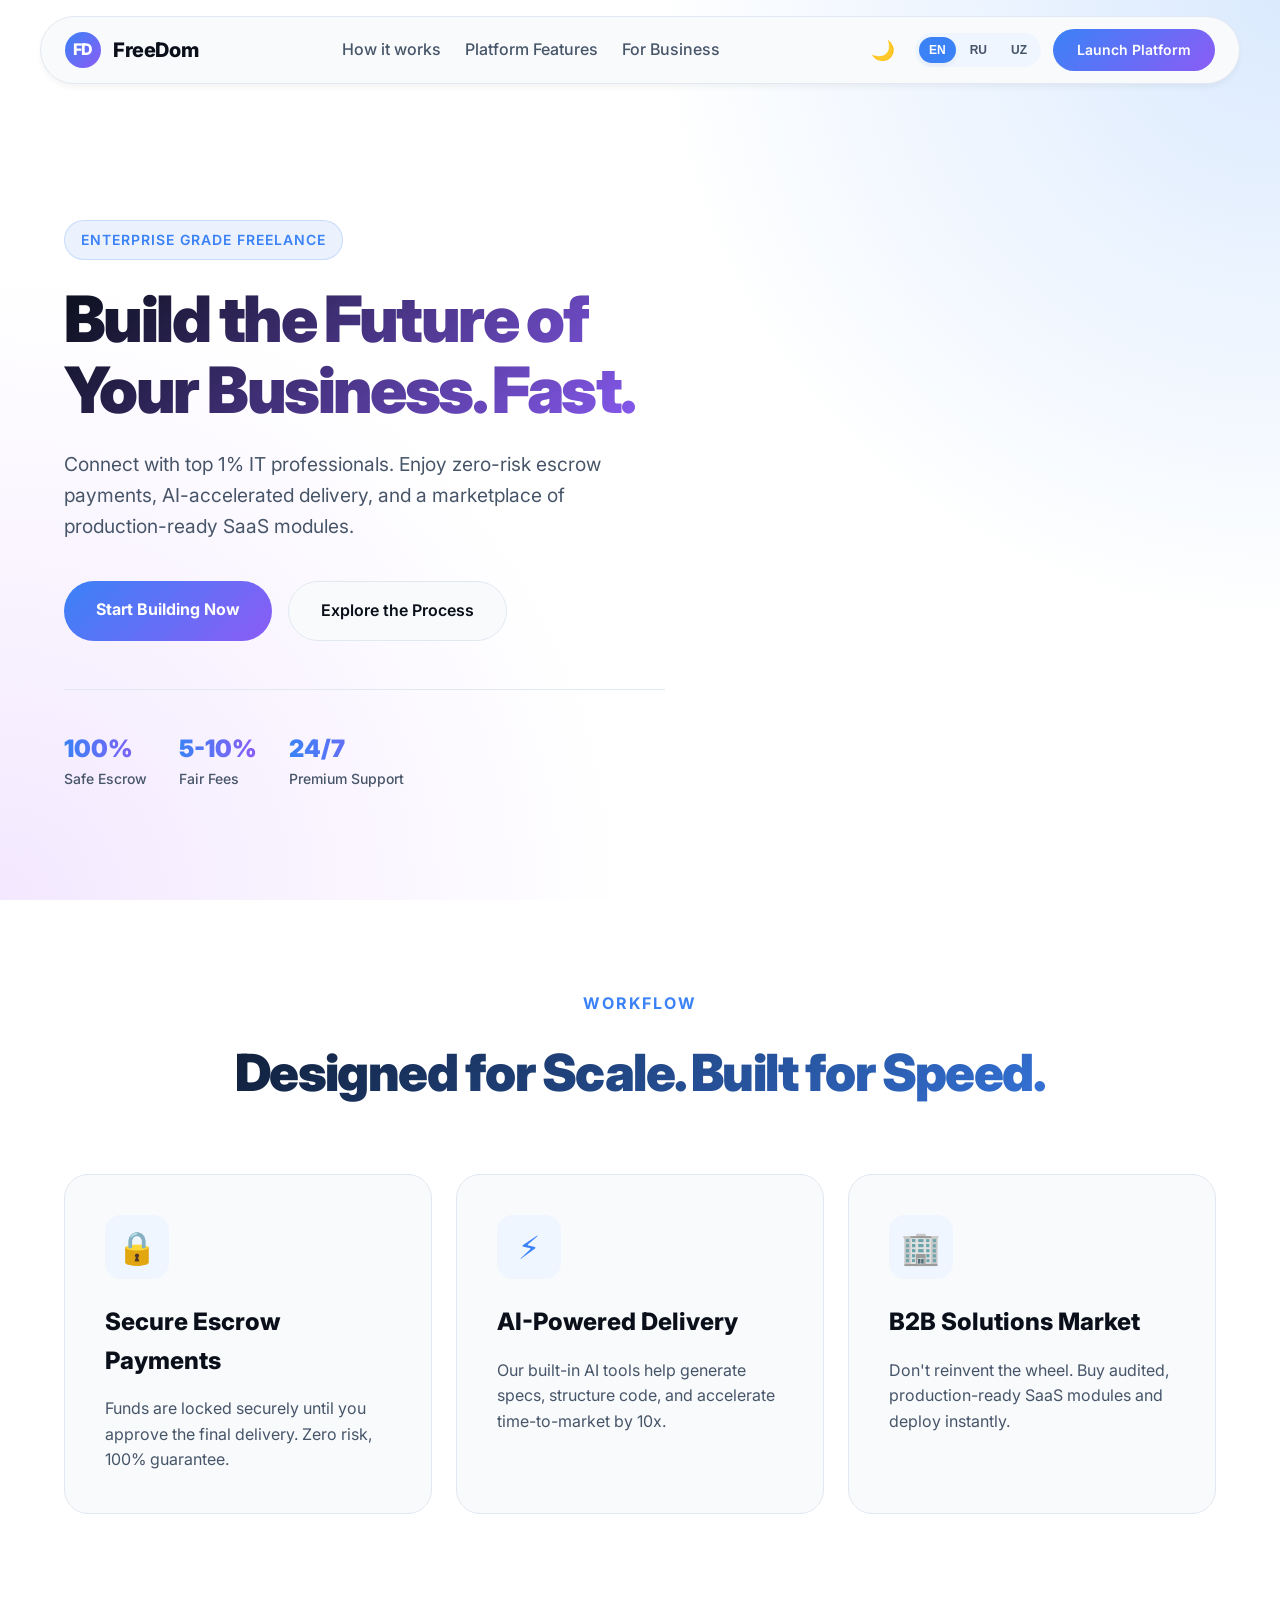
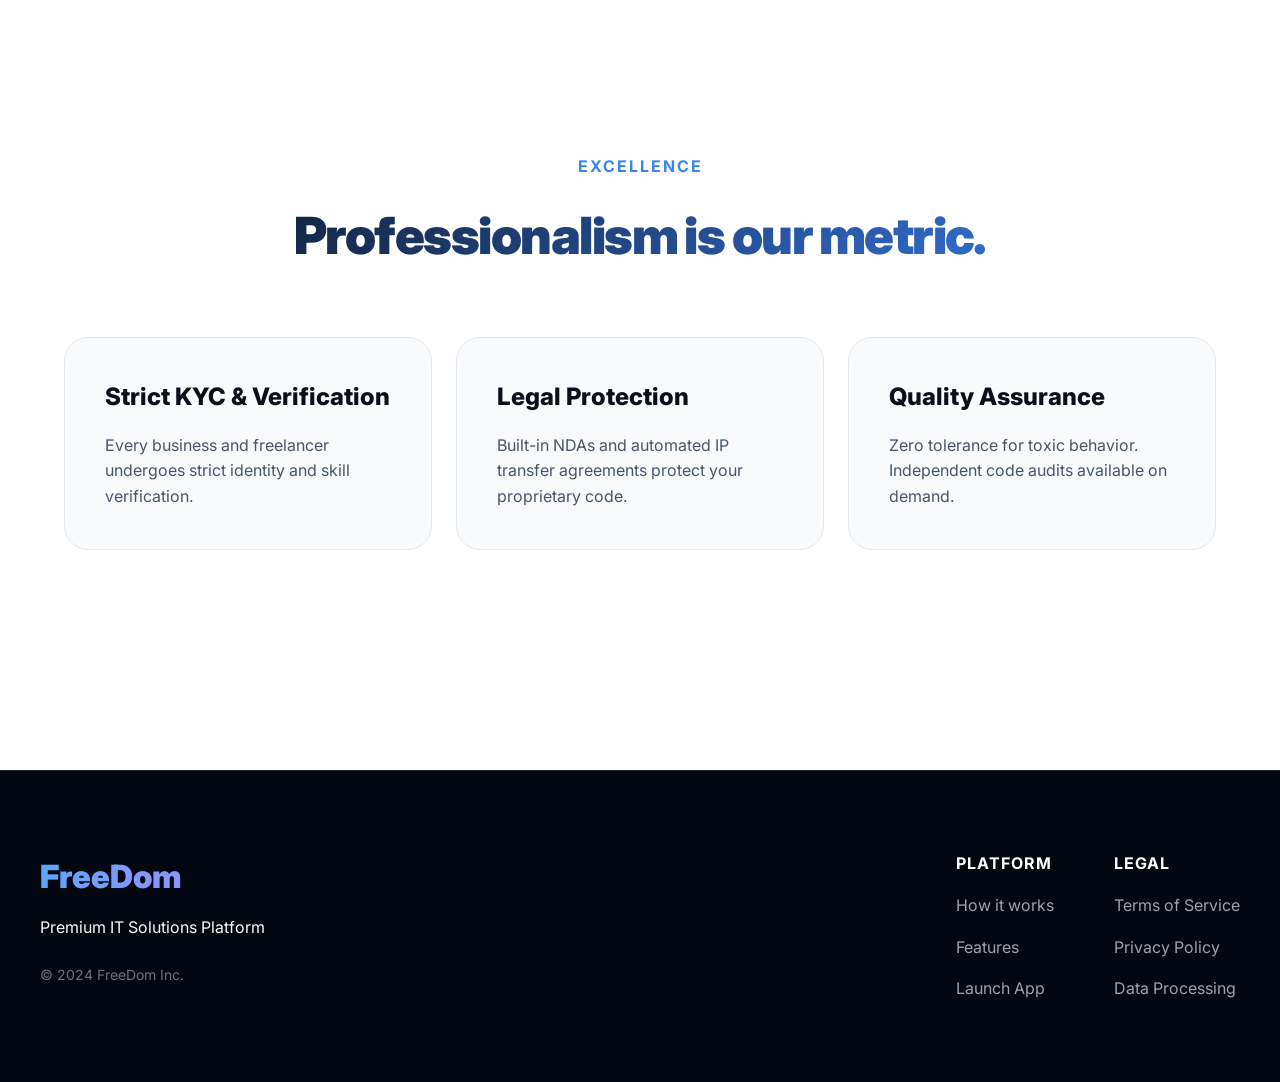
==== commit 03db7faa: "feat: radical UI/UX overhaul and dark mode - Complete structural overhaul of the platform (app.html/" ====
--- a/index.html
+++ b/index.html
@@ -5,7 +5,6 @@
   <meta name="viewport" content="width=device-width, initial-scale=1.0">
   <title>FreeDom - Premium Freelance Platform for Business</title>
   <meta name="description" content="FreeDom is a top-tier freelance and B2B platform with 5-10% fees, AI tools, secure escrow, and a ready-made solutions marketplace.">
-  <meta name="theme-color" content="#061511">
   <link rel="preconnect" href="https://fonts.googleapis.com">
   <link rel="preconnect" href="https://fonts.gstatic.com" crossorigin>
   <link href="https://fonts.googleapis.com/css2?family=Inter:wght@400;500;600;700;800;900&display=swap" rel="stylesheet">
@@ -20,10 +19,10 @@
     <nav class="nav">
       <a href="#how" data-i18n="nav_how">How it works</a>
       <a href="#features" data-i18n="nav_features">Platform Features</a>
-      <a href="#security" data-i18n="nav_security">Security & Escrow</a>
       <a href="#business" data-i18n="nav_business">For Business</a>
     </nav>
     <div class="site-actions">
+      <button class="theme-toggle" id="themeToggle" aria-label="Toggle Theme">🌙</button>
       <div class="lang-switch" aria-label="Language">
         <button type="button" data-lang="en">EN</button>
         <button type="button" data-lang="ru">RU</button>
@@ -35,170 +34,129 @@
 
   <main>
     <section class="hero">
-      <div class="hero-copy">
-        <div class="eyebrow" data-i18n="hero_badge">B2B Freelance & Ready Solutions</div>
-        <h1 data-i18n="hero_title">Empower Your Business with Top-Tier IT Solutions</h1>
+      <div class="hero-copy animate-fade-in">
+        <div class="eyebrow" data-i18n="hero_badge">Enterprise Grade Freelance</div>
+        <h1 data-i18n="hero_title">Build the Future of Your Business. Fast.</h1>
         <p data-i18n="hero_text">
-          FreeDom connects businesses with verified IT professionals. Enjoy transparent 5-10% fees, AI-accelerated delivery, safe escrow deals, and a marketplace of ready-to-deploy business applications. Build faster, securely, and cost-effectively.
+          Connect with top 1% IT professionals. Enjoy zero-risk escrow payments, AI-accelerated delivery, and a marketplace of production-ready SaaS modules.
         </p>
         <div class="hero-actions">
           <a class="primary-link" href="app.html" data-i18n="start_work">Start Building Now</a>
           <a class="secondary-link" href="#how" data-i18n="see_flow">Explore the Process</a>
         </div>
-        <div class="trust-row" aria-label="Key platform metrics">
-          <div><strong>Secure</strong><span data-i18n="stat_escrow">Escrow payments</span></div>
-          <div><strong>AI-Driven</strong><span data-i18n="stat_ai">Smart matching & tools</span></div>
-          <div><strong data-i18n="stat_verified">Verified</strong><span data-i18n="stat_pros">Top professionals only</span></div>
+        <div class="trust-row">
+          <div><strong>100%</strong><span data-i18n="stat_escrow">Safe Escrow</span></div>
+          <div><strong>5-10%</strong><span data-i18n="stat_ai">Fair Fees</span></div>
+          <div><strong>24/7</strong><span data-i18n="stat_verified">Premium Support</span></div>
         </div>
       </div>
 
-      <div class="product-visual" aria-label="FreeDom interface preview">
-        <div class="phone-shell">
-          <div class="phone-top">
-            <span>FreeDom</span>
-            <strong>$12,450 / 148M UZS</strong>
+      <div class="dashboard-mockup animate-fade-in delay-2">
+        <div class="floating-badge">Verified Pros</div>
+        <div class="mockup-header">
+          <div class="mac-btn r"></div>
+          <div class="mac-btn y"></div>
+          <div class="mac-btn g"></div>
+        </div>
+        <div class="mockup-body">
+          <div class="mockup-sidebar">
+            <div class="mockup-icon active"></div>
+            <div class="mockup-icon"></div>
+            <div class="mockup-icon"></div>
           </div>
-          <div class="role-switch">
-            <span class="active" data-i18n="client">Client</span>
-            <span data-i18n="freelancer">Freelancer</span>
-          </div>
-          <div class="mini-tabs">
-            <span class="active" data-i18n="active_projects">Active Projects</span>
-            <span>Marketplace</span>
-            <span data-i18n="team">Team</span>
-          </div>
-          <article class="mini-card live-card">
-            <div>
-              <h3 data-i18n="preview_order_one">Enterprise CRM Dashboard</h3>
-              <p data-i18n="preview_order_one_text">Full-stack analytics, lead routing, and role-based access.</p>
+          <div class="mockup-content">
+            <div class="mockup-card">
+              <div class="mockup-avatar"></div>
+              <div class="mockup-lines">
+                <div class="mockup-line"></div>
+                <div class="mockup-line short"></div>
+              </div>
             </div>
-            <strong>$2,500</strong>
-          </article>
-          <article class="mini-card">
-            <div>
-              <h3 data-i18n="preview_order_two">FinTech Payment Gateway</h3>
-              <p data-i18n="preview_order_two_text">API integration with local banks, secure transaction logs.</p>
+            <div class="mockup-card" style="transition-delay: 0.1s">
+              <div class="mockup-avatar" style="background: linear-gradient(135deg, #10b981, #3b82f6)"></div>
+              <div class="mockup-lines">
+                <div class="mockup-line"></div>
+                <div class="mockup-line short"></div>
+              </div>
             </div>
-            <strong>$1,800</strong>
-          </article>
-          <div class="bottom-nav-preview">
-            <span data-i18n="projects">Projects</span>
-            <span data-i18n="messages">Messages</span>
-            <span data-i18n="settings">Settings</span>
+            <div class="mockup-card" style="transition-delay: 0.2s">
+              <div class="mockup-avatar" style="background: linear-gradient(135deg, #f59e0b, #ef4444)"></div>
+              <div class="mockup-lines">
+                <div class="mockup-line"></div>
+                <div class="mockup-line short"></div>
+              </div>
+            </div>
           </div>
         </div>
-        <div class="floating-note note-one" data-i18n="note_response">Milestone Approved</div>
-        <div class="floating-note note-two">Secure Payment Released</div>
       </div>
     </section>
 
-    <section class="partners-strip">
-      <span data-i18n="source_nova">Trusted by Nova</span>
-      <span data-i18n="source_bot">Enterprise Grade Security</span>
-      <span data-i18n="source_site">24/7 Premium Support</span>
-      <span data-i18n="source_future">Scalable Infrastructure</span>
-    </section>
-
-    <section class="split-section" id="how">
-      <div class="section-heading">
-        <span class="eyebrow" data-i18n="one_product">Seamless Collaboration</span>
-        <h2 data-i18n="how_title">Designed for businesses to scale. Built for professionals to thrive.</h2>
+    <section class="section" id="how">
+      <div class="section-title animate-fade-in">
+        <span data-i18n="one_product">Workflow</span>
+        <h2 data-i18n="how_title">Designed for Scale. Built for Speed.</h2>
       </div>
-      <div class="split-grid">
-        <article class="role-card client">
-          <span class="card-kicker" data-i18n="for_client">For Business Clients</span>
-          <h3 data-i18n="client_card_title">Post your project, evaluate demos, pay for results</h3>
-          <p data-i18n="client_card_text">Eliminate risk. Review working prototypes and real code before finalizing payment. Communicate directly via secure, encrypted channels.</p>
-          <ul>
-            <li data-i18n="client_li_1">100% Funds held in secure escrow.</li>
-            <li data-i18n="client_li_2">NDA & IP Protection by default.</li>
-            <li data-i18n="client_li_3">Pay only upon successful milestone delivery.</li>
-          </ul>
-        </article>
-        <article class="role-card freelancer">
-          <span class="card-kicker" data-i18n="for_freelancer">For IT Professionals</span>
-          <h3 data-i18n="freelancer_card_title">Focus on code, not on chasing clients</h3>
-          <p data-i18n="freelancer_card_text">Leverage your existing codebase. Adapt ready-made solutions, secure deals with guaranteed payouts, and monetize unused assets in our marketplace.</p>
-          <ul>
-            <li data-i18n="freelancer_li_1">Integrated AI coding assistants & tools.</li>
-            <li data-i18n="freelancer_li_2">Keep up to 95% of your earnings.</li>
-            <li data-i18n="freelancer_li_3">Turn past projects into passive income.</li>
-          </ul>
-        </article>
+      <div class="bento-grid">
+        <div class="bento-box animate-fade-in delay-1">
+          <div class="bento-icon">🔒</div>
+          <h3 data-i18n="client_card_title">Secure Escrow Payments</h3>
+          <p data-i18n="client_card_text">Funds are locked securely until you approve the final delivery. Zero risk, 100% guarantee.</p>
+        </div>
+        <div class="bento-box animate-fade-in delay-2">
+          <div class="bento-icon">⚡</div>
+          <h3 data-i18n="freelancer_card_title">AI-Powered Delivery</h3>
+          <p data-i18n="freelancer_card_text">Our built-in AI tools help generate specs, structure code, and accelerate time-to-market by 10x.</p>
+        </div>
+        <div class="bento-box animate-fade-in delay-3">
+          <div class="bento-icon">🏢</div>
+          <h3 data-i18n="tools_market">B2B Solutions Market</h3>
+          <p data-i18n="tools_text">Don't reinvent the wheel. Buy audited, production-ready SaaS modules and deploy instantly.</p>
+        </div>
       </div>
     </section>
 
-    <section class="flow-section" id="security">
-      <div class="section-heading">
-        <span class="eyebrow" data-i18n="deal_flow">Secure Escrow Process</span>
-        <h2 data-i18n="flow_title">Zero risk. Guaranteed results.</h2>
+    <section class="section" id="features">
+      <div class="section-title animate-fade-in">
+        <span data-i18n="tools_badge">Excellence</span>
+        <h2 data-i18n="rules_title">Professionalism is our metric.</h2>
       </div>
-      <div class="flow-grid">
-        <article><span>01</span><h3 data-i18n="flow_1_title">Define Scope & Budget</h3><p data-i18n="flow_1_text">Post a detailed RFP. Funds are safely deposited into an escrow account.</p></article>
-        <article><span>02</span><h3 data-i18n="flow_2_title">Evaluate Solutions</h3><p data-i18n="flow_2_text">Review proposals, conduct secure chats, and test live prototypes.</p></article>
-        <article><span>03</span><h3 data-i18n="flow_3_title">Approve Deliverables</h3><p data-i18n="flow_3_text">Accept the final working product. IP rights are seamlessly transferred.</p></article>
-        <article><span>04</span><h3 data-i18n="flow_4_title">Automated Payouts</h3><p data-i18n="flow_4_text">Escrow releases funds instantly upon your approval. Zero friction.</p></article>
-      </div>
-    </section>
-
-    <section class="marketplace-section" id="features">
-      <div class="market-copy">
-        <span class="eyebrow" data-i18n="tools_badge">AI + Marketplace</span>
-        <h2 data-i18n="tools_title">Next-Gen Delivery Tools</h2>
-        <p data-i18n="tools_text">FreeDom integrates powerful AI assistants for instant architecture planning, code generation, and a B2B marketplace for purchasing production-ready enterprise modules.</p>
-        <a class="secondary-link dark" href="app.html" data-i18n="open_tools">Explore Features</a>
-      </div>
-      <div class="market-preview">
-        <article><span>AI Architecture</span><h3 data-i18n="tool_ai">Automated tech specs and risk analysis</h3><strong data-i18n="faster">10x faster</strong><small data-i18n="for_each_order">project kickoff</small></article>
-        <article><span>App Generator</span><h3 data-i18n="tool_generator">Instant scaffolding for web & bots</h3><strong data-i18n="one_click">1-click</strong><small data-i18n="starter_proto">deployments</small></article>
-        <article><span>B2B Market</span><h3 data-i18n="tool_market">Purchase audited, ready-to-use SaaS modules</h3><strong data-i18n="passive_income">Cost-efficient</strong><small data-i18n="for_freelancers_small">scaling</small></article>
-      </div>
-    </section>
-
-    <section class="justice-section" id="business">
-      <div>
-        <span class="eyebrow" data-i18n="rules_badge">Enterprise Standards</span>
-        <h2 data-i18n="rules_title">Professionalism is our core metric</h2>
-        <p data-i18n="rules_text">We enforce strict quality and communication standards. Verified identities, mandatory NDAs, and a zero-tolerance policy for unprofessional behavior ensure a corporate-grade environment.</p>
-      </div>
-      <div class="justice-grid">
-        <article><strong data-i18n="zero_tolerance">Strict KYC/KYB</strong><span data-i18n="zero_text">Verified businesses and contractors</span></article>
-        <article><strong data-i18n="fast_report">Legal Protection</strong><span data-i18n="report_text">Built-in NDA and IP transfer agreements</span></article>
-        <article><strong data-i18n="ban">Quality Assurance</strong><span data-i18n="ban_text">Dispute resolution and code auditing available</span></article>
-      </div>
-    </section>
-
-    <section class="launch-section" id="launch">
-      <div>
-        <span class="eyebrow" data-i18n="next_badge">Ready to Scale?</span>
-        <h2 data-i18n="launch_title">Join the future of digital product development.</h2>
-        <p data-i18n="launch_text">Access global tech talent, utilize cutting-edge AI tools, and manage your projects securely from a single, unified dashboard.</p>
-      </div>
-      <div class="launch-actions">
-        <a class="primary-link" href="app.html" data-i18n="go_platform">Create Free Account</a>
-        <button class="secondary-link" id="copyLinkBtn" type="button" data-i18n="copy_link">Share Platform</button>
+      <div class="bento-grid">
+        <div class="bento-box animate-fade-in delay-1">
+          <h3 data-i18n="zero_tolerance">Strict KYC & Verification</h3>
+          <p data-i18n="zero_text">Every business and freelancer undergoes strict identity and skill verification.</p>
+        </div>
+        <div class="bento-box animate-fade-in delay-2">
+          <h3 data-i18n="fast_report">Legal Protection</h3>
+          <p data-i18n="report_text">Built-in NDAs and automated IP transfer agreements protect your proprietary code.</p>
+        </div>
+        <div class="bento-box animate-fade-in delay-3">
+          <h3 data-i18n="ban">Quality Assurance</h3>
+          <p data-i18n="ban_text">Zero tolerance for toxic behavior. Independent code audits available on demand.</p>
+        </div>
       </div>
     </section>
   </main>
 
-  <footer class="site-footer" style="padding: 40px; background: #061511; color: rgba(255,255,255,0.7); display: flex; justify-content: space-between; align-items: flex-start; border-top: 1px solid rgba(255,255,255,0.1);">
-    <div>
-      <span style="font-size: 1.5rem; font-weight: 800; color: #fff; margin-bottom: 10px; display: block;">FreeDom</span>
-      <span data-i18n="footer_text">Premium IT Solutions & Freelance Platform</span>
-      <p style="font-size: 0.85rem; margin-top: 20px;">© 2024 FreeDom. All rights reserved.</p>
-    </div>
-    <div style="display: flex; gap: 40px;">
-      <div style="display: flex; flex-direction: column; gap: 10px;">
-        <strong style="color: #fff;">Platform</strong>
-        <a href="#how" style="color: inherit; text-decoration: none; font-size: 0.9rem;">How it works</a>
-        <a href="#features" style="color: inherit; text-decoration: none; font-size: 0.9rem;">Features</a>
-        <a href="#security" style="color: inherit; text-decoration: none; font-size: 0.9rem;">Security</a>
+  <footer>
+    <div class="footer-content">
+      <div class="footer-brand">
+        <h2>FreeDom</h2>
+        <p data-i18n="footer_text">Premium IT Solutions Platform</p>
+        <p style="color: #6b7280; font-size: 0.875rem; margin-top: 24px;">© 2024 FreeDom Inc.</p>
       </div>
-      <div style="display: flex; flex-direction: column; gap: 10px;">
-        <strong style="color: #fff;">Legal</strong>
-        <a href="#" style="color: inherit; text-decoration: none; font-size: 0.9rem;">Terms of Service</a>
-        <a href="#" style="color: inherit; text-decoration: none; font-size: 0.9rem;">Privacy Policy</a>
-        <a href="#" style="color: inherit; text-decoration: none; font-size: 0.9rem;">Data Processing Agreement</a>
+      <div class="footer-links">
+        <div class="footer-col">
+          <strong>Platform</strong>
+          <a href="#how">How it works</a>
+          <a href="#features">Features</a>
+          <a href="app.html">Launch App</a>
+        </div>
+        <div class="footer-col">
+          <strong>Legal</strong>
+          <a href="#">Terms of Service</a>
+          <a href="#">Privacy Policy</a>
+          <a href="#">Data Processing</a>
+        </div>
       </div>
     </div>
   </footer>
--- a/css/site.css
+++ b/css/site.css
@@ -1,21 +1,37 @@
 :root {
+  /* Light Theme Variables */
+  --bg: #ffffff;
+  --bg-surface: #f8fafc;
+  --bg-surface-2: #eff6ff;
   --ink: #0a0f1a;
-  --ink-2: #162032;
-  --bg: #f8fafc;
-  --paper: #ffffff;
-  --paper-soft: rgba(255, 255, 255, 0.9);
-  --muted: #64748b;
+  --ink-muted: #475569;
   --line: #e2e8f0;
-  --green: #2563eb;
-  --green-dark: #1d4ed8;
-  --blue: #3b82f6;
-  --gold: #f59e0b;
-  --radius-xl: 24px;
-  --radius-lg: 16px;
-  --radius-md: 12px;
-  --shadow-sm: 0 4px 6px -1px rgba(0, 0, 0, 0.05), 0 2px 4px -1px rgba(0, 0, 0, 0.03);
-  --shadow-md: 0 10px 15px -3px rgba(0, 0, 0, 0.08), 0 4px 6px -2px rgba(0, 0, 0, 0.04);
-  --shadow-lg: 0 20px 25px -5px rgba(0, 0, 0, 0.1), 0 10px 10px -5px rgba(0, 0, 0, 0.04);
+  --primary: #3b82f6;
+  --primary-hover: #2563eb;
+  --accent: #8b5cf6;
+  --gradient-bg: radial-gradient(circle at 100% 0%, #dbeafe 0%, transparent 40%),
+                 radial-gradient(circle at 0% 100%, #f3e8ff 0%, transparent 40%);
+  --shadow-sm: 0 4px 6px -1px rgba(0, 0, 0, 0.05);
+  --shadow-md: 0 10px 15px -3px rgba(0, 0, 0, 0.1);
+  --shadow-lg: 0 20px 25px -5px rgba(0, 0, 0, 0.1);
+}
+
+[data-theme="dark"] {
+  /* Dark Theme Variables */
+  --bg: #030712;
+  --bg-surface: #111827;
+  --bg-surface-2: #1f2937;
+  --ink: #f9fafb;
+  --ink-muted: #9ca3af;
+  --line: #374151;
+  --primary: #60a5fa;
+  --primary-hover: #3b82f6;
+  --accent: #a78bfa;
+  --gradient-bg: radial-gradient(circle at 100% 0%, rgba(59,130,246,0.15) 0%, transparent 40%),
+                 radial-gradient(circle at 0% 100%, rgba(139,92,246,0.15) 0%, transparent 40%);
+  --shadow-sm: 0 4px 6px -1px rgba(0, 0, 0, 0.3);
+  --shadow-md: 0 10px 15px -3px rgba(0, 0, 0, 0.4);
+  --shadow-lg: 0 20px 25px -5px rgba(0, 0, 0, 0.5);
 }
 
 * {
@@ -27,9 +43,13 @@
 body {
   font-family: 'Inter', system-ui, sans-serif;
   background-color: var(--bg);
+  background-image: var(--gradient-bg);
+  background-attachment: fixed;
   color: var(--ink);
   line-height: 1.6;
   -webkit-font-smoothing: antialiased;
+  transition: background-color 0.4s ease, color 0.4s ease;
+  overflow-x: hidden;
 }
 
 a {
@@ -37,6 +57,35 @@
   color: inherit;
 }
 
+/* Animations */
+@keyframes fadeInUp {
+  from { opacity: 0; transform: translateY(20px); }
+  to { opacity: 1; transform: translateY(0); }
+}
+
+@keyframes float {
+  0% { transform: translateY(0px); }
+  50% { transform: translateY(-15px); }
+  100% { transform: translateY(0px); }
+}
+
+@keyframes pulseGlow {
+  0% { box-shadow: 0 0 0 0 rgba(59, 130, 246, 0.4); }
+  70% { box-shadow: 0 0 0 15px rgba(59, 130, 246, 0); }
+  100% { box-shadow: 0 0 0 0 rgba(59, 130, 246, 0); }
+}
+
+.animate-fade-in {
+  animation: fadeInUp 0.8s cubic-bezier(0.16, 1, 0.3, 1) forwards;
+  opacity: 0;
+}
+
+.delay-1 { animation-delay: 0.1s; }
+.delay-2 { animation-delay: 0.2s; }
+.delay-3 { animation-delay: 0.3s; }
+.delay-4 { animation-delay: 0.4s; }
+
+/* Header */
 .site-header {
   position: fixed;
   top: 16px;
@@ -45,8 +94,9 @@
   width: min(1200px, calc(100% - 32px));
   margin: 0 auto;
   padding: 12px 24px;
-  background: rgba(255, 255, 255, 0.85);
+  background: var(--bg-surface);
   backdrop-filter: blur(12px);
+  -webkit-backdrop-filter: blur(12px);
   border: 1px solid var(--line);
   border-radius: 99px;
   display: flex;
@@ -54,6 +104,7 @@
   justify-content: space-between;
   z-index: 100;
   box-shadow: var(--shadow-sm);
+  transition: background-color 0.4s ease, border-color 0.4s ease;
 }
 
 .brand {
@@ -71,10 +122,10 @@
   justify-content: center;
   width: 36px;
   height: 36px;
-  background: var(--ink);
+  background: linear-gradient(135deg, var(--primary), var(--accent));
   color: white;
   border-radius: 50%;
-  font-size: 0.9rem;
+  font-size: 1rem;
 }
 
 .nav {
@@ -88,24 +139,53 @@
   }
   .nav a {
     font-weight: 500;
-    color: var(--muted);
+    color: var(--ink-muted);
     transition: color 0.2s;
+    position: relative;
+  }
+  .nav a::after {
+    content: '';
+    position: absolute;
+    width: 0;
+    height: 2px;
+    bottom: -4px;
+    left: 0;
+    background: linear-gradient(90deg, var(--primary), var(--accent));
+    transition: width 0.3s ease;
   }
   .nav a:hover {
     color: var(--ink);
   }
+  .nav a:hover::after {
+    width: 100%;
+  }
 }
 
 .site-actions {
   display: flex;
   align-items: center;
-  gap: 16px;
+  gap: 12px;
+}
+
+.theme-toggle {
+  background: transparent;
+  border: none;
+  font-size: 1.2rem;
+  cursor: pointer;
+  padding: 8px;
+  border-radius: 50%;
+  color: var(--ink);
+  transition: transform 0.3s ease;
+}
+
+.theme-toggle:hover {
+  transform: rotate(30deg);
 }
 
 .lang-switch {
   display: flex;
   gap: 4px;
-  background: #f1f5f9;
+  background: var(--bg-surface-2);
   padding: 4px;
   border-radius: 99px;
 }
@@ -113,40 +193,41 @@
 .lang-switch button {
   border: none;
   background: transparent;
-  padding: 4px 8px;
+  padding: 6px 10px;
   border-radius: 99px;
   font-size: 0.75rem;
-  font-weight: 600;
+  font-weight: 700;
   cursor: pointer;
-  color: var(--muted);
-  transition: all 0.2s;
+  color: var(--ink-muted);
+  transition: all 0.3s ease;
 }
 
 .lang-switch button.active {
-  background: white;
-  color: var(--ink);
+  background: var(--primary);
+  color: white;
   box-shadow: var(--shadow-sm);
 }
 
 .header-cta {
-  background: var(--ink);
+  background: linear-gradient(135deg, var(--primary), var(--accent));
   color: white;
-  padding: 10px 20px;
+  padding: 10px 24px;
   border-radius: 99px;
   font-weight: 600;
   font-size: 0.875rem;
-  transition: transform 0.2s, box-shadow 0.2s;
+  transition: transform 0.3s ease, box-shadow 0.3s ease;
 }
 
 .header-cta:hover {
-  transform: translateY(-1px);
-  box-shadow: var(--shadow-md);
+  transform: translateY(-2px);
+  box-shadow: 0 10px 20px -10px var(--primary);
 }
 
 main {
-  padding-top: 120px;
-}
-
+  padding-top: 140px;
+}
+
+/* Hero Section */
 .hero {
   display: grid;
   grid-template-columns: 1fr;
@@ -166,28 +247,40 @@
 
 .hero-copy .eyebrow {
   display: inline-block;
-  padding: 6px 12px;
-  background: #eff6ff;
-  color: var(--green-dark);
+  padding: 8px 16px;
+  background: rgba(59, 130, 246, 0.1);
+  color: var(--primary);
+  border: 1px solid rgba(59, 130, 246, 0.2);
   border-radius: 99px;
   font-weight: 600;
   font-size: 0.875rem;
   margin-bottom: 24px;
+  text-transform: uppercase;
+  letter-spacing: 1px;
 }
 
 .hero h1 {
-  font-size: clamp(2.5rem, 5vw, 4rem);
-  font-weight: 800;
+  font-size: clamp(2.8rem, 5vw, 4.5rem);
+  font-weight: 900;
   line-height: 1.1;
-  letter-spacing: -0.03em;
+  letter-spacing: -0.04em;
   margin-bottom: 24px;
+  background: linear-gradient(135deg, var(--ink), var(--accent));
+  -webkit-background-clip: text;
+  -webkit-text-fill-color: transparent;
+}
+
+[data-theme="dark"] .hero h1 {
+  background: linear-gradient(135deg, #ffffff, var(--primary));
+  -webkit-background-clip: text;
+  -webkit-text-fill-color: transparent;
 }
 
 .hero p {
-  font-size: 1.125rem;
-  color: var(--muted);
+  font-size: 1.2rem;
+  color: var(--ink-muted);
   margin-bottom: 40px;
-  max-width: 540px;
+  max-width: 580px;
 }
 
 .hero-actions {
@@ -197,45 +290,42 @@
 }
 
 .primary-link {
-  background: var(--green);
+  background: linear-gradient(135deg, var(--primary), var(--accent));
   color: white;
-  padding: 14px 28px;
-  border-radius: 99px;
-  font-weight: 600;
+  padding: 16px 32px;
+  border-radius: 99px;
+  font-weight: 700;
   font-size: 1rem;
-  transition: background 0.2s, transform 0.2s;
+  transition: transform 0.3s, box-shadow 0.3s;
+  animation: pulseGlow 2s infinite;
 }
 
 .primary-link:hover {
-  background: var(--green-dark);
-  transform: translateY(-2px);
+  transform: translateY(-3px) scale(1.02);
+  box-shadow: 0 15px 30px -10px var(--primary);
+  animation: none;
 }
 
 .secondary-link {
-  background: white;
+  background: var(--bg-surface);
   color: var(--ink);
-  padding: 14px 28px;
+  padding: 16px 32px;
   border-radius: 99px;
   font-weight: 600;
   font-size: 1rem;
   border: 1px solid var(--line);
-  transition: background 0.2s;
+  transition: all 0.3s ease;
 }
 
 .secondary-link:hover {
-  background: #f8fafc;
-}
-
-.secondary-link.dark {
-  background: var(--ink);
-  color: white;
-  border: none;
+  background: var(--line);
+  transform: translateY(-2px);
 }
 
 .trust-row {
-  display: grid;
-  grid-template-columns: repeat(3, 1fr);
-  gap: 16px;
+  display: flex;
+  flex-wrap: wrap;
+  gap: 32px;
   padding-top: 40px;
   border-top: 1px solid var(--line);
 }
@@ -246,440 +336,292 @@
 }
 
 .trust-row strong {
-  font-size: 1.25rem;
-  font-weight: 800;
+  font-size: 1.5rem;
+  font-weight: 900;
+  background: linear-gradient(90deg, var(--primary), var(--accent));
+  -webkit-background-clip: text;
+  -webkit-text-fill-color: transparent;
 }
 
 .trust-row span {
   font-size: 0.875rem;
-  color: var(--muted);
-}
-
-.product-visual {
+  color: var(--ink-muted);
+  font-weight: 500;
+}
+
+/* 3D Dashboard Mockup */
+.dashboard-mockup {
   position: relative;
-  display: flex;
-  justify-content: center;
-}
-
-.phone-shell {
   width: 100%;
-  max-width: 380px;
-  background: white;
-  border-radius: 32px;
+  height: 500px;
+  background: var(--bg-surface);
+  border-radius: 24px;
+  border: 1px solid var(--line);
   box-shadow: var(--shadow-lg);
-  border: 8px solid var(--ink);
   overflow: hidden;
+  animation: float 6s ease-in-out infinite;
   display: flex;
   flex-direction: column;
 }
 
-.phone-top {
-  display: flex;
-  justify-content: space-between;
-  padding: 20px 24px;
+.mockup-header {
+  height: 50px;
+  border-bottom: 1px solid var(--line);
+  display: flex;
+  align-items: center;
+  padding: 0 20px;
+  gap: 8px;
+}
+
+.mac-btn {
+  width: 12px;
+  height: 12px;
+  border-radius: 50%;
+}
+.mac-btn.r { background: #ff5f56; }
+.mac-btn.y { background: #ffbd2e; }
+.mac-btn.g { background: #27c93f; }
+
+.mockup-body {
+  display: flex;
+  flex: 1;
+}
+
+.mockup-sidebar {
+  width: 80px;
+  border-right: 1px solid var(--line);
+  display: flex;
+  flex-direction: column;
+  align-items: center;
+  padding-top: 20px;
+  gap: 20px;
+}
+
+.mockup-icon {
+  width: 32px;
+  height: 32px;
+  background: var(--bg-surface-2);
+  border-radius: 8px;
+}
+
+.mockup-icon.active {
+  background: var(--primary);
+}
+
+.mockup-content {
+  flex: 1;
+  padding: 24px;
+  display: flex;
+  flex-direction: column;
+  gap: 16px;
+}
+
+.mockup-card {
+  height: 100px;
+  background: var(--bg);
+  border: 1px solid var(--line);
+  border-radius: 12px;
+  box-shadow: var(--shadow-sm);
+  display: flex;
+  align-items: center;
+  padding: 20px;
+  gap: 16px;
+  transition: transform 0.3s;
+}
+
+.mockup-card:hover {
+  transform: translateX(10px);
+}
+
+.mockup-avatar {
+  width: 48px;
+  height: 48px;
+  border-radius: 50%;
+  background: linear-gradient(135deg, var(--primary), var(--accent));
+}
+
+.mockup-lines {
+  display: flex;
+  flex-direction: column;
+  gap: 8px;
+  flex: 1;
+}
+
+.mockup-line {
+  height: 12px;
+  background: var(--bg-surface-2);
+  border-radius: 6px;
+}
+
+.mockup-line.short {
+  width: 40%;
+}
+
+.floating-badge {
+  position: absolute;
+  top: -20px;
+  right: -20px;
+  background: var(--accent);
+  color: white;
+  padding: 12px 24px;
+  border-radius: 99px;
   font-weight: 700;
-  border-bottom: 1px solid var(--line);
-}
-
-.role-switch {
-  display: flex;
-  padding: 16px 24px;
-  gap: 12px;
-}
-
-.role-switch span {
-  flex: 1;
-  text-align: center;
-  padding: 8px;
-  background: #f1f5f9;
-  border-radius: 8px;
-  font-size: 0.875rem;
-  font-weight: 600;
-  color: var(--muted);
-}
-
-.role-switch span.active {
-  background: var(--ink);
-  color: white;
-}
-
-.mini-tabs {
-  display: flex;
-  padding: 0 24px 16px;
-  gap: 16px;
-  border-bottom: 1px solid var(--line);
-  font-size: 0.875rem;
-  font-weight: 600;
-  color: var(--muted);
-}
-
-.mini-tabs span.active {
-  color: var(--ink);
-}
-
-.mini-card {
-  margin: 16px 24px;
-  padding: 16px;
-  background: #f8fafc;
-  border-radius: 12px;
-  border: 1px solid var(--line);
-  display: flex;
-  justify-content: space-between;
-  align-items: flex-start;
-}
-
-.mini-card h3 {
-  font-size: 0.875rem;
-  font-weight: 700;
-  margin-bottom: 4px;
-}
-
-.mini-card p {
-  font-size: 0.75rem;
-  color: var(--muted);
-  margin: 0;
-  line-height: 1.4;
-}
-
-.mini-card strong {
-  font-size: 1rem;
-  color: var(--green);
-}
-
-.bottom-nav-preview {
-  margin-top: auto;
-  display: flex;
-  justify-content: space-between;
-  padding: 16px 32px;
-  background: #f8fafc;
-  border-top: 1px solid var(--line);
-  font-size: 0.75rem;
-  font-weight: 600;
-  color: var(--muted);
-}
-
-.floating-note {
-  position: absolute;
-  padding: 12px 20px;
-  background: white;
-  border-radius: 12px;
-  box-shadow: var(--shadow-md);
-  font-weight: 600;
-  font-size: 0.875rem;
-  border: 1px solid var(--line);
-}
-
-.note-one {
-  top: 40px;
-  right: -20px;
-  color: var(--green);
-}
-
-.note-two {
-  bottom: 80px;
-  left: -20px;
-  color: var(--ink);
-}
-
-.partners-strip {
-  display: flex;
-  flex-wrap: wrap;
-  justify-content: center;
-  gap: 32px;
-  padding: 60px 24px;
-  background: white;
-  border-top: 1px solid var(--line);
-  border-bottom: 1px solid var(--line);
-}
-
-.partners-strip span {
-  font-weight: 600;
-  color: var(--muted);
-  font-size: 0.875rem;
-  text-transform: uppercase;
-  letter-spacing: 0.05em;
-}
-
-.section-heading {
+  box-shadow: 0 10px 20px -5px var(--accent);
+  z-index: 10;
+  animation: float 4s ease-in-out infinite reverse;
+}
+
+/* Sections */
+.section {
+  padding: 120px 24px;
+  max-width: 1200px;
+  margin: 0 auto;
+}
+
+.section-title {
   text-align: center;
   margin-bottom: 60px;
 }
 
-.section-heading .eyebrow {
-  color: var(--green);
+.section-title span {
+  color: var(--primary);
   font-weight: 700;
   text-transform: uppercase;
-  font-size: 0.875rem;
-  letter-spacing: 0.05em;
+  letter-spacing: 2px;
   display: block;
-  margin-bottom: 12px;
-}
-
-.section-heading h2 {
-  font-size: clamp(2rem, 4vw, 3rem);
+  margin-bottom: 16px;
+}
+
+.section-title h2 {
+  font-size: clamp(2.5rem, 4vw, 3.5rem);
+  font-weight: 900;
+  letter-spacing: -0.03em;
+  background: linear-gradient(135deg, var(--ink), var(--primary));
+  -webkit-background-clip: text;
+  -webkit-text-fill-color: transparent;
+}
+
+[data-theme="dark"] .section-title h2 {
+  background: linear-gradient(135deg, #fff, var(--primary));
+  -webkit-background-clip: text;
+  -webkit-text-fill-color: transparent;
+}
+
+/* Grid Layouts */
+.bento-grid {
+  display: grid;
+  grid-template-columns: repeat(auto-fit, minmax(300px, 1fr));
+  gap: 24px;
+}
+
+.bento-box {
+  background: var(--bg-surface);
+  border: 1px solid var(--line);
+  border-radius: 24px;
+  padding: 40px;
+  transition: transform 0.4s ease, box-shadow 0.4s ease;
+  position: relative;
+  overflow: hidden;
+}
+
+.bento-box::before {
+  content: '';
+  position: absolute;
+  top: 0; left: 0; right: 0; height: 4px;
+  background: linear-gradient(90deg, var(--primary), var(--accent));
+  transform: scaleX(0);
+  transform-origin: left;
+  transition: transform 0.4s ease;
+}
+
+.bento-box:hover {
+  transform: translateY(-5px);
+  box-shadow: var(--shadow-lg);
+}
+
+.bento-box:hover::before {
+  transform: scaleX(1);
+}
+
+.bento-icon {
+  width: 64px;
+  height: 64px;
+  background: var(--bg-surface-2);
+  color: var(--primary);
+  border-radius: 16px;
+  display: flex;
+  align-items: center;
+  justify-content: center;
+  font-size: 2rem;
+  margin-bottom: 24px;
+}
+
+.bento-box h3 {
+  font-size: 1.5rem;
   font-weight: 800;
-  letter-spacing: -0.02em;
-  max-width: 700px;
-  margin: 0 auto;
-}
-
-.split-section, .flow-section, .marketplace-section, .justice-section, .launch-section {
-  padding: 100px 24px;
+  margin-bottom: 16px;
+}
+
+.bento-box p {
+  color: var(--ink-muted);
+}
+
+/* Footer */
+footer {
+  background: #030712;
+  color: #f9fafb;
+  padding: 80px 24px;
+  margin-top: 100px;
+  border-top: 1px solid #1f2937;
+}
+
+.footer-content {
   max-width: 1200px;
   margin: 0 auto;
-}
-
-.split-grid {
-  display: grid;
-  grid-template-columns: 1fr;
-  gap: 32px;
-}
-
-@media (min-width: 768px) {
-  .split-grid {
-    grid-template-columns: 1fr 1fr;
-  }
-}
-
-.role-card {
-  background: white;
-  padding: 40px;
-  border-radius: var(--radius-xl);
-  box-shadow: var(--shadow-sm);
-  border: 1px solid var(--line);
-}
-
-.card-kicker {
-  display: inline-block;
-  padding: 6px 12px;
-  background: var(--ink);
-  color: white;
-  border-radius: 99px;
-  font-weight: 600;
-  font-size: 0.875rem;
-  margin-bottom: 24px;
-}
-
-.role-card.freelancer .card-kicker {
-  background: var(--green);
-}
-
-.role-card h3 {
-  font-size: 1.5rem;
-  font-weight: 700;
-  margin-bottom: 16px;
-}
-
-.role-card p {
-  color: var(--muted);
-  margin-bottom: 24px;
-}
-
-.role-card ul {
-  list-style: none;
-  display: flex;
-  flex-direction: column;
-  gap: 12px;
-}
-
-.role-card li {
-  position: relative;
-  padding-left: 24px;
-  font-weight: 500;
-}
-
-.role-card li::before {
-  content: '✓';
-  position: absolute;
-  left: 0;
-  color: var(--green);
-  font-weight: 800;
-}
-
-.flow-grid {
-  display: grid;
-  grid-template-columns: 1fr;
-  gap: 24px;
-}
-
-@media (min-width: 768px) {
-  .flow-grid {
-    grid-template-columns: repeat(4, 1fr);
-  }
-}
-
-.flow-grid article {
-  background: white;
-  padding: 32px 24px;
-  border-radius: var(--radius-lg);
-  border: 1px solid var(--line);
-}
-
-.flow-grid span {
-  display: inline-flex;
-  width: 40px;
-  height: 40px;
-  align-items: center;
-  justify-content: center;
-  background: #eff6ff;
-  color: var(--green);
-  font-weight: 800;
-  border-radius: 50%;
-  margin-bottom: 20px;
-}
-
-.flow-grid h3 {
-  font-size: 1.125rem;
-  font-weight: 700;
+  display: flex;
+  flex-wrap: wrap;
+  justify-content: space-between;
+  gap: 40px;
+}
+
+.footer-brand h2 {
+  font-size: 2rem;
+  font-weight: 900;
   margin-bottom: 12px;
-}
-
-.flow-grid p {
-  color: var(--muted);
-  font-size: 0.875rem;
-}
-
-.marketplace-section {
-  display: grid;
-  grid-template-columns: 1fr;
+  background: linear-gradient(90deg, #60a5fa, #a78bfa);
+  -webkit-background-clip: text;
+  -webkit-text-fill-color: transparent;
+}
+
+.footer-links {
+  display: flex;
   gap: 60px;
-  align-items: center;
-}
-
-@media (min-width: 1024px) {
-  .marketplace-section {
-    grid-template-columns: 1fr 1fr;
-  }
-}
-
-.market-copy h2 {
-  font-size: 2.5rem;
-  font-weight: 800;
-  letter-spacing: -0.02em;
-  margin-bottom: 20px;
-}
-
-.market-copy p {
-  font-size: 1.125rem;
-  color: var(--muted);
-  margin-bottom: 32px;
-}
-
-.market-preview {
+}
+
+.footer-col {
   display: flex;
   flex-direction: column;
   gap: 16px;
 }
 
-.market-preview article {
-  background: white;
-  padding: 24px;
-  border-radius: var(--radius-lg);
-  border: 1px solid var(--line);
-  display: flex;
-  flex-direction: column;
-}
-
-.market-preview span {
-  font-size: 0.75rem;
+.footer-col strong {
+  color: white;
   text-transform: uppercase;
-  letter-spacing: 0.05em;
-  color: var(--green);
-  font-weight: 700;
-  margin-bottom: 8px;
-}
-
-.market-preview h3 {
-  font-size: 1.125rem;
-  margin-bottom: 8px;
-}
-
-.justice-section {
-  background: var(--ink);
-  color: white;
-  border-radius: var(--radius-xl);
-  padding: 60px;
-  display: grid;
-  grid-template-columns: 1fr;
-  gap: 40px;
-}
-
-@media (min-width: 1024px) {
-  .justice-section {
-    grid-template-columns: 1fr 1fr;
-  }
-}
-
-.justice-section .eyebrow {
-  color: var(--gold);
-}
-
-.justice-section h2 {
-  font-size: 2.5rem;
-  font-weight: 800;
-  margin-bottom: 20px;
-}
-
-.justice-section p {
-  color: rgba(255, 255, 255, 0.7);
-  font-size: 1.125rem;
-}
-
-.justice-grid {
-  display: flex;
-  flex-direction: column;
-  gap: 16px;
-}
-
-.justice-grid article {
-  background: rgba(255, 255, 255, 0.1);
-  padding: 24px;
-  border-radius: var(--radius-lg);
-  border: 1px solid rgba(255, 255, 255, 0.1);
-}
-
-.justice-grid strong {
-  display: block;
-  font-size: 1.25rem;
-  color: var(--gold);
-  margin-bottom: 4px;
-}
-
-.launch-section {
-  text-align: center;
-  background: linear-gradient(180deg, #eff6ff 0%, #ffffff 100%);
-  border-radius: var(--radius-xl);
-  padding: 100px 24px;
-  margin-bottom: 60px;
-  border: 1px solid #dbeafe;
-}
-
-.launch-section h2 {
-  font-size: clamp(2.5rem, 5vw, 3.5rem);
-  font-weight: 800;
-  letter-spacing: -0.03em;
-  margin: 20px auto 24px;
-  max-width: 800px;
-}
-
-.launch-section p {
-  font-size: 1.25rem;
-  color: var(--muted);
-  max-width: 600px;
-  margin: 0 auto 40px;
-}
-
-.launch-actions {
-  display: flex;
-  justify-content: center;
-  gap: 16px;
-}
-
+  letter-spacing: 1px;
+}
+
+.footer-col a {
+  color: #9ca3af;
+  transition: color 0.2s;
+}
+
+.footer-col a:hover {
+  color: #60a5fa;
+}
+
+/* Responsive */
 @media (max-width: 768px) {
-  .hero-actions, .launch-actions {
-    flex-direction: column;
-  }
-  .floating-note {
-    display: none;
-  }
-}
+  .hero-actions { flex-direction: column; }
+  .dashboard-mockup { display: none; }
+  .footer-links { flex-direction: column; gap: 32px; }
+}
